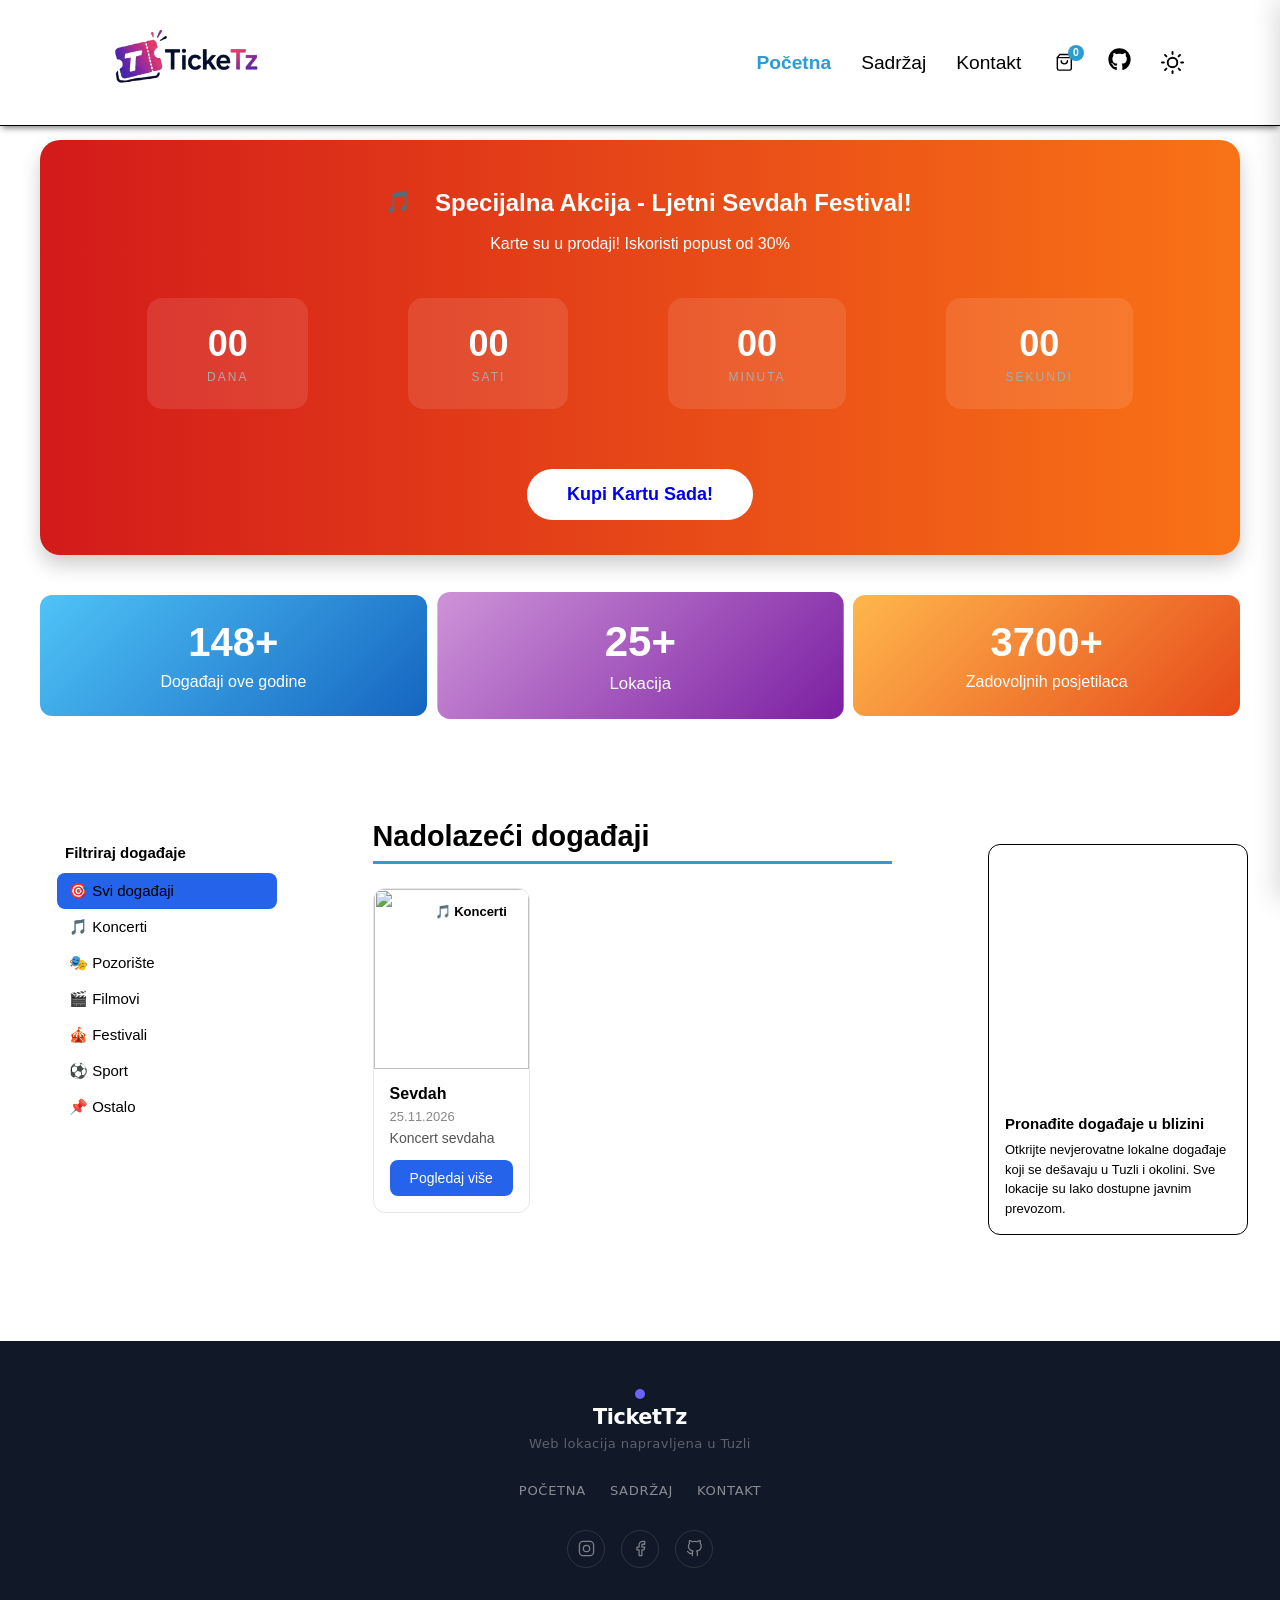
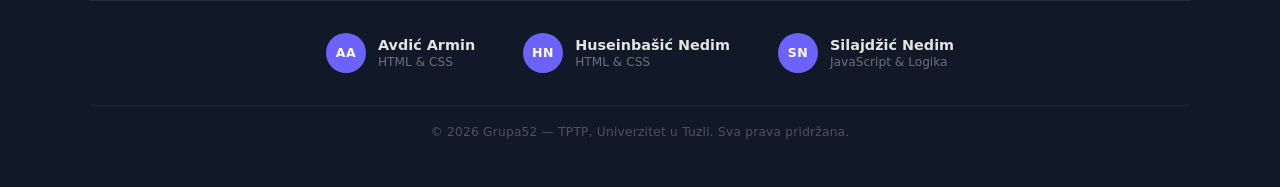
==== index.html @ 6bebeadd "dodani komentari na index html stranicu" ====
<!DOCTYPE html>
<html lang="bs">
<head>
    <meta charset="UTF-8">
    <meta name="viewport" content="width=device-width, initial-scale=1.0">
    <title>TickeTz</title>
   <link rel="stylesheet" href="../tptpstil/tptpstil.css">
     <link rel="icon" href="../images/logo.png">
    <script src="../tptpskripta/tptpskripte.js" defer></script>

</head>

<body>

<header><!-- Zaglavlje stranice – sadrži navigaciju -->
    
    <nav class="nav"><!-- Glavna navigacijska traka -->

   <div class="logo"><!-- Logo sa lijeve stran navbara -->
        <a href="index.html">
          <img src="../images/svjetli-logo.png" alt="Logo" id="logo">
        </a>
      </div>

     <!-- Mobilni desni dio korpa+hamburger   -->
      <div class="mob-desno">
        <button class="korpa-dugme" id="korpa-toggle">
          <svg xmlns="http://www.w3.org/2000/svg" viewBox="0 0 24 24" fill="none" 
               stroke="currentColor" stroke-width="1.8" stroke-linecap="round" stroke-linejoin="round">
            <path d="M6 2 3 6v14a2 2 0 0 0 2 2h14a2 2 0 0 0 2-2V6l-3-4z"/>
            <line x1="3" y1="6" x2="21" y2="6"/>
            <path d="M16 10a4 4 0 0 1-8 0"/>
          </svg>
          <span class="korpa-broj" id="korpa-broj">0</span>
        </button>

        <button class="hamburger" id="hamburger">
          <span></span>
          <span></span>
          <span></span>
        </button>
      </div>

      <!--  Deskrop nav linkovi -->
      <ul class="nav2" id="nav2">
        <li><a href="index.html" class="aktivna">Početna</a></li>
        <li><a href="sadrzaj.html">Sadržaj</a></li>
        <li><a href="kontakt.html">Kontakt</a></li>
         
     <!-- Desktop korpa -->
        <li class="korpa">
          <button class="korpa-dugme" id="korpa-toggle-desktop">
            <svg xmlns="http://www.w3.org/2000/svg" viewBox="0 0 24 24" fill="none" 
                 stroke="currentColor" stroke-width="1.8" stroke-linecap="round" stroke-linejoin="round">
              <path d="M6 2 3 6v14a2 2 0 0 0 2 2h14a2 2 0 0 0 2-2V6l-3-4z"/>
              <line x1="3" y1="6" x2="21" y2="6"/>
              <path d="M16 10a4 4 0 0 1-8 0"/>
            </svg>
            <span class="korpa-broj" id="korpa-broj-desktop">0</span>
          </button>
        </li>

<!-- GitHub ikona -->
        <li class="github-icon">
          <a href="https://github.com/arminavdic1-ctrl/Grupa52-TPTP-2026" target="_blank">
            <svg xmlns="http://www.w3.org/2000/svg" viewBox="0 0 512 512">
              <path d="M173.9 397.4c0 2-2.3 3.6-5.2 3.6-3.3 .3-5.6-1.3-5.6-3.6 0-2 2.3-3.6 5.2-3.6 3-.3 5.6 1.3 5.6 3.6zm-31.1-4.5c-.7 2 1.3 4.3 4.3 4.9 2.6 1 5.6 0 6.2-2s-1.3-4.3-4.3-5.2c-2.6-.7-5.5 .3-6.2 2.3zm44.2-1.7c-2.9 .7-4.9 2.6-4.6 4.9 .3 2 2.9 3.3 5.9 2.6 2.9-.7 4.9-2.6 4.6-4.6-.3-1.9-3-3.2-5.9-2.9zM252.8 8c-138.7 0-244.8 105.3-244.8 244 0 110.9 69.8 205.8 169.5 239.2 12.8 2.3 17.3-5.6 17.3-12.1 0-6.2-.3-40.4-.3-61.4 0 0-70 15-84.7-29.8 0 0-11.4-29.1-27.8-36.6 0 0-22.9-15.7 1.6-15.4 0 0 24.9 2 38.6 25.8 21.9 38.6 58.6 27.5 72.9 20.9 2.3-16 8.8-27.1 16-33.7-55.9-6.2-112.3-14.3-112.3-110.5 0-27.5 7.6-41.3 23.6-58.9-2.6-6.5-11.1-33.3 2.6-67.9 20.9-6.5 69 27 69 27 20-5.6 41.5-8.5 62.8-8.5s42.8 2.9 62.8 8.5c0 0 48.1-33.6 69-27 13.7 34.7 5.2 61.4 2.6 67.9 16 17.7 25.8 31.5 25.8 58.9 0 96.5-58.9 104.2-114.8 110.5 9.2 7.9 17 22.9 17 46.4 0 33.7-.3 75.4-.3 83.6 0 6.5 4.6 14.4 17.3 12.1 100-33.2 167.8-128.1 167.8-239 0-138.7-112.5-244-251.2-244zM105.2 352.9c-1.3 1-1 3.3 .7 5.2 1.6 1.6 3.9 2.3 5.2 1 1.3-1 1-3.3-.7-5.2-1.6-1.6-3.9-2.3-5.2-1zm-10.8-8.1c-.7 1.3 .3 2.9 2.3 3.9 1.6 1 3.6 .7 4.3-.7 .7-1.3-.3-2.9-2.3-3.9-2-.6-3.6-.3-4.3 .7zm32.4 35.6c-1.6 1.3-1 4.3 1.3 6.2 2.3 2.3 5.2 2.6 6.5 1 1.3-1.3 .7-4.3-1.3-6.2-2.2-2.3-5.2-2.6-6.5-1zm-11.4-14.7c-1.6 1-1.6 3.6 0 5.9s4.3 3.3 5.6 2.3c1.6-1.3 1.6-3.9 0-6.2-1.4-2.3-4-3.3-5.6-2z"/>
            </svg>
          </a>
        </li>

        <!-- Dark mode toggle-->
        <li>
          <label class="dark-mode-label" for="dark-mode-toggle">
            <input type="checkbox" id="dark-mode-toggle">
            <svg viewBox="0 0 24 24" xmlns="http://www.w3.org/2000/svg">
              <path class="moon-path" d="M21 12.79A9 9 0 1 1 11.21 3 7 7 0 0 0 21 12.79z"/>
              <circle class="sun-circle" cx="12" cy="12" r="5"/>
              <g class="sun-rays">
                <line x1="12" y1="1" x2="12" y2="3"/>
                <line x1="12" y1="21" x2="12" y2="23"/>
                <line x1="4.22" y1="4.22" x2="5.64" y2="5.64"/>
                <line x1="18.36" y1="18.36" x2="19.78" y2="19.78"/>
                <line x1="1" y1="12" x2="3" y2="12"/>
                <line x1="21" y1="12" x2="23" y2="12"/>
                <line x1="4.22" y1="19.78" x2="5.64" y2="18.36"/>
                <line x1="18.36" y1="5.64" x2="19.78" y2="4.22"/>
              </g>
            </svg>
          </label>
        </li>
      </ul>

      <div class="mob-overlay" id="mob-overlay"></div>

     <!-- Mobilni meni (otvara se klikom na hamburger)-->
      <div class="mob-meni" id="mob-meni">
        <a href="index.html">Početna</a>
        <a href="sadrzaj.html">Sadržaj</a>
        <a href="kontakt.html">Kontakt</a>
         <a href="https://github.com/arminavdic1-ctrl/Grupa52-TPTP-2026" target="_blank" class="mob-github">
    <svg xmlns="http://www.w3.org/2000/svg" viewBox="0 0 512 512" width="18" height="18" style="fill:currentColor; vertical-align:middle; margin-right:8px;">
      <path d="M173.9 397.4c0 2-2.3 3.6-5.2 3.6-3.3 .3-5.6-1.3-5.6-3.6 0-2 2.3-3.6 5.2-3.6 3-.3 5.6 1.3 5.6 3.6zm-31.1-4.5c-.7 2 1.3 4.3 4.3 4.9 2.6 1 5.6 0 6.2-2s-1.3-4.3-4.3-5.2c-2.6-.7-5.5 .3-6.2 2.3zm44.2-1.7c-2.9 .7-4.9 2.6-4.6 4.9 .3 2 2.9 3.3 5.9 2.6 2.9-.7 4.9-2.6 4.6-4.6-.3-1.9-3-3.2-5.9-2.9zM252.8 8c-138.7 0-244.8 105.3-244.8 244 0 110.9 69.8 205.8 169.5 239.2 12.8 2.3 17.3-5.6 17.3-12.1 0-6.2-.3-40.4-.3-61.4 0 0-70 15-84.7-29.8 0 0-11.4-29.1-27.8-36.6 0 0-22.9-15.7 1.6-15.4 0 0 24.9 2 38.6 25.8 21.9 38.6 58.6 27.5 72.9 20.9 2.3-16 8.8-27.1 16-33.7-55.9-6.2-112.3-14.3-112.3-110.5 0-27.5 7.6-41.3 23.6-58.9-2.6-6.5-11.1-33.3 2.6-67.9 20.9-6.5 69 27 69 27 20-5.6 41.5-8.5 62.8-8.5s42.8 2.9 62.8 8.5c0 0 48.1-33.6 69-27 13.7 34.7 5.2 61.4 2.6 67.9 16 17.7 25.8 31.5 25.8 58.9 0 96.5-58.9 104.2-114.8 110.5 9.2 7.9 17 22.9 17 46.4 0 33.7-.3 75.4-.3 83.6 0 6.5 4.6 14.4 17.3 12.1 100-33.2 167.8-128.1 167.8-239 0-138.7-112.5-244-251.2-244zM105.2 352.9c-1.3 1-1 3.3 .7 5.2 1.6 1.6 3.9 2.3 5.2 1 1.3-1 1-3.3-.7-5.2-1.6-1.6-3.9-2.3-5.2-1zm-10.8-8.1c-.7 1.3 .3 2.9 2.3 3.9 1.6 1 3.6 .7 4.3-.7 .7-1.3-.3-2.9-2.3-3.9-2-.6-3.6-.3-4.3 .7zm32.4 35.6c-1.6 1.3-1 4.3 1.3 6.2 2.3 2.3 5.2 2.6 6.5 1 1.3-1.3 .7-4.3-1.3-6.2-2.2-2.3-5.2-2.6-6.5-1zm-11.4-14.7c-1.6 1-1.6 3.6 0 5.9s4.3 3.3 5.6 2.3c1.6-1.3 1.6-3.9 0-6.2-1.4-2.3-4-3.3-5.6-2z"/>
    </svg>
  </a>
        <div class="mob-meni-dark">
          <label class="dark-mode-label" for="dark-mode-toggle-mob">
            <input type="checkbox" id="dark-mode-toggle-mob">
            <svg viewBox="0 0 24 24" xmlns="http://www.w3.org/2000/svg">
              <path class="moon-path" d="M21 12.79A9 9 0 1 1 11.21 3 7 7 0 0 0 21 12.79z"/>
              <circle class="sun-circle" cx="12" cy="12" r="5"/>
              <g class="sun-rays">
                <line x1="12" y1="1" x2="12" y2="3"/>
                <line x1="12" y1="21" x2="12" y2="23"/>
                <line x1="4.22" y1="4.22" x2="5.64" y2="5.64"/>
                <line x1="18.36" y1="18.36" x2="19.78" y2="19.78"/>
                <line x1="1" y1="12" x2="3" y2="12"/>
                <line x1="21" y1="12" x2="23" y2="12"/>
                <line x1="4.22" y1="19.78" x2="5.64" y2="18.36"/>
                <line x1="18.36" y1="5.64" x2="19.78" y2="4.22"/>
              </g>
            </svg>
          </label>
        </div>
      </div>
  </nav>
</header>

<!-- Promo baner interkativna sekcija brojac-->
  <section class="interaktivno">
        <h2><svg class="animirani-svg" viewBox="0 0 100 100" xmlns="http://www.w3.org/2000/svg">
    <text x="50" y="57" text-anchor="middle" font-size="35">🎵</text>
  </svg> 
         Specijalna Akcija - Ljetni Sevdah Festival!</h2>

        <p>Karte su u prodaji! Iskoristi popust od 30%</p>

        <!-- Odobrojavanje (JS osvježava ove vrijednosti svakih 1 sekundu) -->
        <div class="countdown">
            <div class="vrijeme">
                <span id="dani">69</span>
                <p>DANA</p>
            </div>
            <div class="vrijeme">
                <span id="sati">33</span>
                <p>SATI</p>
            </div>
            <div class="vrijeme">
                <span id="minute">52</span>
                <p>MINUTA</p>
            </div>
            <div class="vrijeme">
                <span id="sekunde">43</span>
                <p>SEKUNDI</p>
            </div>
        </div>

        <button class="kupi-kartu"><a href="#">  Kupi Kartu Sada!</a></button>
        </section>
 
        <!-- Statistika (3 kartice s brojevima)-->
        <section class="statistika">
<div class="stat-kartica" id="događaja">
  <span class="stat-broj" data-target="150">0+</span>
  <span class="stat-tekst">Događaji ove godine</span>
</div>

 <div class="stat-kartica" id="lokacija">
     <span class="stat-broj" data-target="25">0+</span>
    <span class="stat-tekst">Lokacija</span>
  </div>

  <div class="stat-kartica" id="posjetilaca">
    <span class="stat-broj" data-target="5000">0+</span>
    <span class="stat-tekst">Zadovoljnih posjetilaca</span>
  </div>

        </section>
<!-- Glavni sadrzaj stranice (sidebar + kartice + mapa)  -->
<div class="page-wrapper">
<nav class="side-nav"> <!-- Lijevi NAVBAR – Filter navigacija po kategorijama -->
  <h2 class="side-nav-naslov">Filtriraj događaje</h2>
  <ul>
    <li><a href="#" class="filter-linkova sve" data-filter="sve">🎯 Svi događaji</a></li>
    <li><a href="#" class="filter-linkova" data-filter="koncerti">🎵 Koncerti</a></li>
    <li><a href="#" class="filter-linkova" data-filter="pozoriste">🎭 Pozorište</a></li>
    <li><a href="#" class="filter-linkova" data-filter="filmovi">🎬 Filmovi</a></li>
    <li><a href="#" class="filter-linkova" data-filter="festivali">🎪 Festivali</a></li>
    <li><a href="#" class="filter-linkova" data-filter="sport">⚽ Sport</a></li>
    <li><a href="#" class="filter-linkova" data-filter="ostalo">📌 Ostalo</a></li>
  </ul>
</nav>

<main>
  <h2 class="naslov-maina">Nadolazeći događaji</h2>
   <section class="kartice-grid" id="kartice-kontejner">
    <template class="template-kartice"><!-- Grid kontejner u koji JS dinamički ubacuje kartice -->
  <article class="kartica">
    <img src="../images/sevdah.png" alt="">
    <span class="kategorija-badge">🎵 Koncerti</span> 
    <div class="kartica-info">
      <h3 class="kartica-naslov">Sevdah</h3>
      <p class="kartica-datum">25.11.2026</p>
      <p class="kartica-opis">koncert sevdaha</p>
      <a href="#"><button class="dugme-kartice">Pogledaj više</button></a>
    </div>
  </article>
  </template>
  </article>
  </section>

  

</main>
<aside class="mapa"><!-- Desni aside – Google mapa i tekst -->
      <iframe 
        src="https://www.google.com/maps/embed?pb=!1m18!1m12!1m3!1d45283.87!2d18.6786!3d44.5342!2m3!1f0!2f0!3f0!3m2!1i1024!2i768!4f13.1!3m3!1m2!1s0x475e839c0c2f5555%3A0x400ad50861e0ab0!2sTuzla!5e0!3m2!1sbs!2sba!4v1234567890"
        width="100%" 
        height="250" 
        style="border:0;" 
        allowfullscreen="" 
        loading="lazy" 
        title="Mapa Tuzle">
      </iframe>
      <div class="aside-tekst">
        <h3>Pronađite događaje u blizini</h3>
        <p>Otkrijte nevjerovatne lokalne događaje koji se dešavaju u Tuzli i okolini. Sve lokacije su lako dostupne javnim prevozom.</p>
      </div>
    </aside>
</div><!-- Kraj page-wrapper -->

<!-- Footer sekcija-->
<footer class="sajt-footer">
  <div class="footer-inner">
 
    <div class="footer-brand">
      <span class="footer-logo-dot"></span>
      <span class="footer-logo-name">TicketTz</span>
      <p class="footer-tagline">Web lokacija napravljena u Tuzli</p>
    </div>
 
    <nav class="footer-links">
      <a href="index.html">Početna</a>
      <a href="sadrzaj.html">Sadržaj</a>
      <a href="kontakt.html">Kontakt</a>
    </nav>
 
    <div class="footer-social">
      <a href="https://instagram.com" target="_blank" rel="noopener">
        <svg xmlns="http://www.w3.org/2000/svg" viewBox="0 0 24 24" fill="none" stroke="currentColor" stroke-width="1.8" stroke-linecap="round" stroke-linejoin="round"><rect x="2" y="2" width="20" height="20" rx="5"/><circle cx="12" cy="12" r="4.5"/><circle cx="17.5" cy="6.5" r="0.5" fill="currentColor" stroke="none"/></svg>
      </a>
      <a href="https://facebook.com" target="_blank" rel="noopener" >
        <svg xmlns="http://www.w3.org/2000/svg" viewBox="0 0 24 24" fill="none" stroke="currentColor" stroke-width="1.8" stroke-linecap="round" stroke-linejoin="round"><path d="M18 2h-3a5 5 0 0 0-5 5v3H7v4h3v8h4v-8h3l1-4h-4V7a1 1 0 0 1 1-1h3z"/></svg>
      </a>
      <a href="https://github.com/arminavdic1-ctrl/Grupa52-TPTP-2026" target="_blank" rel="noopener">
        <svg xmlns="http://www.w3.org/2000/svg" viewBox="0 0 24 24" fill="none" stroke="currentColor" stroke-width="1.8" stroke-linecap="round" stroke-linejoin="round"><path d="M9 19c-5 1.5-5-2.5-7-3m14 6v-3.87a3.37 3.37 0 0 0-.94-2.61c3.14-.35 6.44-1.54 6.44-7A5.44 5.44 0 0 0 20 4.77 5.07 5.07 0 0 0 19.91 1S18.73.65 16 2.48a13.38 13.38 0 0 0-7 0C6.27.65 5.09 1 5.09 1A5.07 5.07 0 0 0 5 4.77a5.44 5.44 0 0 0-1.5 3.78c0 5.42 3.3 6.61 6.44 7A3.37 3.37 0 0 0 9 18.13V22"/></svg>
      </a>
    </div>
 
    <div class="footer-divider"></div>
 
    <div class="footer-authors">
      <div class="footer-author">
        <span class="author-initials">AA</span>
        <div>
          <p class="author-name">Avdić Armin</p>
          <p class="author-role">HTML &amp; CSS</p>
        </div>
      </div>
      <div class="footer-author">
        <span class="author-initials">HN</span>
        <div>
          <p class="author-name">Huseinbašić Nedim</p>
          <p class="author-role">HTML &amp; CSS</p>
        </div>
      </div>
      <div class="footer-author">
        <span class="author-initials">SN</span>
        <div>
          <p class="author-name">Silajdžić Nedim</p>
          <p class="author-role">JavaScript &amp; Logika</p>
        </div>
      </div>
    </div>
 
    <p class="footer-copy">&copy; 2026 Grupa52 &mdash; TPTP, Univerzitet u Tuzli. Sva prava pridržana.</p>
 
  </div>
</footer>

<!-- Korpa panel (slideout sa desne strane)-->
<div class="korpa-overlay" id="korpa-overlay"></div>

<aside class="korpa-panel" id="korpa-panel">
  <div class="korpa-header">
    <h2>Vaša korpa</h2>
    <button class="korpa-zatvori" id="korpa-zatvori">
      <svg xmlns="http://www.w3.org/2000/svg" viewBox="0 0 24 24" fill="none"
           stroke="currentColor" stroke-width="2" stroke-linecap="round">
        <line x1="18" y1="6" x2="6" y2="18"/>
        <line x1="6" y1="6" x2="18" y2="18"/>
      </svg>
    </button>
  </div>

  <ul class="korpa-lista" id="korpa-lista">
    <li class="korpa-prazna">Korpa je prazna.</li>
  </ul>

  <div class="korpa-footer">
    <div class="korpa-ukupno">
      Ukupno: <strong id="korpa-ukupno">0,00 KM</strong>
    </div>
    <a href="kontakt.html" class="korpa-kupi">Naruči</a>
  </div>
</aside>
</body>
</html>
---- tptpstil/tptpstil.css ----
:root{
  --aktivno-boja: #2b9dd2;
  --main-font: Helvetica, sans-serif;
   --boja-tamna:  #111827;   
  --boja-akcent: #6C63FF;   
  --font-glavni: 'Segoe UI', system-ui, sans-serif;
  --bg: white;
  --text: black;
  --nav-bg: white;
  --border: black;
}
*{
  box-sizing: border-box;
  margin: 0;
  padding: 0;
  transition: background-color 0.4s ease, 
              color 0.4s ease, 
              border-color 0.4s ease;
}
body{
  font-family: var(--main-font);
  background: var(--bg);
  color: var(--text);
}
.nav{
  font-family: var(--main-font);
  font-size: 1.2rem;
  font: bold;
display: flex;
position: fixed;
top: 0;
width: 100%;
justify-content: space-between;
padding: 0em 5em;
box-sizing: border-box;
  background: var(--nav-bg);
  border-bottom: 1px solid var(--border);
  z-index: 1000;
box-shadow: 0 4px 6px -2px rgba(0, 0, 0, 0.5);
}

.logo img {
  height: 120px;
}


.nav2{
  list-style: none;
  display: flex;
   align-items: center;
  gap: 30px;
  margin: 0;
   
}
.nav2 li {
  display: flex;
  align-items: center;
}

.nav2 a {
  text-decoration: none;
  color:  var(--text);
 display: inline-block; 
    transition: transform 0.3s ease, color 0.3s ease;
}

.nav2 a:hover {
    color: var(--aktivno-boja); 
    transform: translateY(-4px);  
}
.nav2 a.aktivna{
  color: var(--aktivno-boja);
  font-weight: bolder;
}

.github-icon svg {
  display: inline-block;
  width: 1.2em;
  height: 1.2em;
  fill: currentColor;
  transition: transform 0.3s ease, fill 0.3s ease;
  cursor: pointer;
}

.github-icon:hover svg {
  transform: scale(1.3);
  fill: var(--aktivno-boja);
}

.dark {
  --bg: var(--boja-tamna);
  --text: white;
  --nav-bg:var(--boja-tamna);
  --border: #646e64;
}

#dark-mode-toggle {
  position: absolute;
  opacity: 0;
  width: 0;
  height: 0;
}

.dark-mode-label {
  display: inline-block;
  cursor: pointer;
}

.dark-mode-label svg {
  display: block;
  width: 1.2em;
  height: 1.2em;
  fill: none;
  stroke: currentColor;
  stroke-width: 2;
  stroke-linecap: round;
  transition: transform 0.5s ease-out, stroke 0.1s ease-out;
}

.moon-path {
  opacity: 0;
  transition: opacity 0.2s ease-out;
}

.sun-circle,
.sun-rays line {
  transition: opacity 0.2s ease-out;
}


#dark-mode-toggle:checked + svg,
#dark-mode-toggle-mob:checked + svg {
  transform: rotate(-360deg);
}

#dark-mode-toggle:checked + svg .moon-path,
#dark-mode-toggle-mob:checked + svg .moon-path {
  opacity: 1;
}

#dark-mode-toggle:checked + svg .sun-circle,
#dark-mode-toggle-mob:checked + svg .sun-circle {
  opacity: 0;
}

#dark-mode-toggle:checked + svg .sun-rays,
#dark-mode-toggle-mob:checked + svg .sun-rays {
  opacity: 0;
}

.interaktivno{
  text-align: center;
  background:linear-gradient( to left, #F97316, rgb(211, 26, 26));
  max-width: auto;
 margin:  40px auto;
 margin-top: 140px;
 padding-top: 35px;
 padding-bottom: 35px;
 color: white;
 border-radius: 20px ;
 box-shadow: 0 10px 20px rgba(0, 0, 0, 0.2);
 font-family:var(--main-font) ;
 margin-left: 40px;
 margin-right: 40px;
}
.promo-banner h2 {
    font-size: 28px;
}

@keyframes leti {
  0%   { transform: translateY(0); }
  50%  { transform: translateY(-10px); }
  100% { transform: translateY(0); }
}

.animirani-svg {
  width: 60px;
  vertical-align: middle;
  animation: leti 2s ease-in-out infinite;
}

.countdown{
  display: flex;
  justify-content: center;
  gap: 100px;
  margin-bottom: 60px;
}

.vrijeme{
  background-color: rgba(255, 255, 255, 0.1);
    padding: 25px 60px;
    border-radius: 15px; 
    min-width: 80px;
    margin-top: 45px;
}

.vrijeme span {
    display: block;
    font-size: 36px;
    font-weight: bold;
    color: white;
}

.vrijeme p {
    margin: 5px 0 0;
    font-size: 12px;
    color: #aaaaaa;
    letter-spacing: 2px;
}

@keyframes pulsiraj {
  0%   { transform: scale(1); }
  50%  { transform: scale(1.05); }
  100% { transform: scale(1); }
}

.kupi-kartu{
  background-color: white;
  color:red;
    padding: 15px 40px;
    border: none;
    border-radius: 30px;
    font-size: 18px;
    text-decoration: none;
    font-weight: bold;
    cursor: pointer;
    transition: transform 0.3s ease, background-color 0.3s ease;
    animation: pulsiraj 2s ease-in-out infinite;
}
.kupi-kartu:hover{
  transform: translateY(-5px);
  background:linear-gradient(to bottom right,rgb(224, 83, 205),rgb(210, 44, 160));
}
.kupi-kartu:hover a {
  color: white;
}

.kupi-kartu a{
  text-decoration: none;
}

.statistika {
  display: flex;
  gap: 20px;
  max-width: auto;   
  margin: 0 40px 40px 40px; 
}

.stat-kartica {
  flex: 1;
  display: flex;
  flex-direction: column;
  align-items: center;
  justify-content: center;
 padding: 25px 40px;
  border-radius: 12px;
  color: white;
  text-align: center;
}

.stat-kartica:nth-child(2) {
  transform: scale(1.05);
}

.stat-broj {
  font-size: 2.5rem;
  font-weight: bold;
  margin-bottom: 8px;
}

.stat-tekst {
  font-size: 1rem;
}

#lokacija{
  background: linear-gradient(135deg, #ce93d8, #7b1fa2);
}

#posjetilaca{
  background: linear-gradient(135deg, #ffb74d, #e64a19);
}
 #događaja{
  background: linear-gradient(135deg, #4fc3f7, #1565c0);
 }

 

 
.side-nav {
  width: 220px;
  flex-shrink: 0;
  margin-left: 25px;
   margin-top: 3.5rem;
}

.side-nav-naslov {
  font-size: 15px;
  font-weight: 600;
   color: var(--text);
  margin: 0 0 12px 0;
  padding: 0 8px;
}

.side-nav ul {
  list-style: none;
  margin: 0;
  padding: 0;
}

.side-nav li a {
  display: flex;
  align-items: center;
  gap: 10px;
  padding: 9px 12px;
  border-radius: 8px;
  font-size: 15px;
  color: var(--text);
  text-decoration: none;
  transition: background 0.2s;
}

.side-nav li a:hover {
  background: #95a4c2;
}

.side-nav li a.sve {
  background: #2563EB;
  
}

body.dark .side-nav a{
  color: var(--text);
}

.page-wrapper {
  display: flex;
  justify-content: space-between;
  gap: 2rem;
  padding: 2rem;
  align-items: flex-start;
}
main {
  padding: 2rem;
  min-width: 0;
}

main h2.naslov-maina{
  margin-top: 0;
  margin-bottom: 1.5rem;
  font-size: 1.8rem;
}
.naslov-maina::after {
  content: "";
  display: block;
  width: 100%;
  height: 3px;
  background: var(--aktivno-boja);
  margin-top: 8px;
}

.kartica img {
  width: 100%;
  height: 180px;       
  object-fit: cover;    
  display: block;
  flex-shrink: 0;
}

.kartice-grid {
  flex: 1;
  display: grid;
  grid-template-columns: repeat(3, 1fr);
  gap: 1.5rem;
  min-width: 0; 
}


.kartica {
  background: #fff;
  border-radius: 12px;
  overflow: hidden;
  border: 1px solid #e5e7eb;
  transition: transform 0.2s, box-shadow 0.2s;
  position: relative;
}

.kartica:hover {
  transform: translateY(-4px);
  box-shadow: 0 8px 24px rgba(0, 0, 0, 0.45);
}

.kartica img {
  width: 100%;
  height: 180px;
  object-fit: cover;
  display: block;
}


.kategorija-badge {
  position: absolute;
  top: 10px;
  right: 10px;
  z-index: 1;
  display: inline-flex;
  align-items: center;
  gap: 5px;
  font-size: 13px;
  font-weight: 600;
  padding: 5px 12px;
  border-radius: 20px;
  width: fit-content;
}

.kategorija-badge.koncerti  { background: #dbeafe; color: #1d4ed8; }
.kategorija-badge.pozoriste { background: #ede9fe; color: #6d28d9; }
.kategorija-badge.filmovi   { background: #fce7f3; color: #be185d; }
.kategorija-badge.festivali { background: #fef3c7; color: #b45309; }
.kategorija-badge.sport     { background: #dcfce7; color: #15803d; }
.kategorija-badge.ostalo    { background: #f3f4f6; color: #374151; }

.kartica-info {
  padding: 1rem;
  display: flex;
  flex-direction: column;
  gap: 6px;
}

.kartica-naslov {
  font-size: 16px;
  font-weight: 600;
  margin: 0;
}

.kartica-datum {
  font-size: 13px;
  color: #888;
  margin: 0;
}

.kartica-opis {
  font-size: 14px;
  color: #555;
  margin: 0;
}


.dugme-kartice {
  display: inline-block;
  margin-top: 8px;
  padding: 10px 20px;
  background: #2563eb;
  color: #fff;
  border: none;
  border-radius: 8px;
  font-size: 14px;
  font-weight: 500;
  cursor: pointer;
  text-decoration: none;
  transition: background 0.2s, transform 0.2s;
  width: fit-content;
}

.dugme-kartice:hover {
  background: #1d4ed8;
  transform: translateY(-2px);
}

.dugme-kartice:focus {
  outline: 2px solid var(--aktivno-boja);
}

.mapa {
  width: 260px;
  flex-shrink: 0;
 background: var(--bg);
  border: 1px solid var(--border);
  border-radius: 12px;
   color: var(--text);
  overflow: hidden;
  margin-top: 3.5rem;
}

.aside-tekst {
  padding: 1rem;
}

.aside-tekst h3 {
  font-size: 15px;
  font-weight: 600;
  margin: 0 0 8px 0;
}

.aside-tekst p {
  font-size: 13px;
  color: var(--text);
  margin: 0;
  line-height: 1.5;
}


.sajt-footer {
  background-color: var(--boja-tamna);
  color: rgba(255, 255, 255, 0.7);
  padding: 3rem 1.5rem;
  margin-top: 4rem;
  font-family: var(--font-glavni);
}

.footer-inner {
  max-width: 1100px;
  margin: 0 auto;
  display: flex;
  flex-direction: column;
  gap: 2rem;
}

.footer-brand {
  display: flex;
  flex-direction: column;
  align-items: center;
  text-align: center;
  gap: 0.4rem;
}

.footer-logo-wrap {
  display: flex;
  align-items: center;
  gap: 8px;
}

.footer-logo-dot {
  width: 10px;
  height: 10px;
  border-radius: 50%;
  background-color: var(--boja-akcent);
  animation: pulsiranje 2.5s ease-in-out infinite;
}

@keyframes pulsiranje {
  0%, 100% { opacity: 1; transform: scale(1); }
  50%       { opacity: 0.6; transform: scale(1.35); }
}

.footer-logo-name {
  font-size: 1.3rem;
  font-weight: 700;
  letter-spacing: -0.02em;
  color: #fff;
}

.footer-tagline {
  font-size: 0.82rem;
  opacity: 0.45;
  margin: 0;
  letter-spacing: 0.03em;
}


.footer-links {
  display: flex;
  justify-content: center;
  flex-wrap: wrap;
  gap: 1.5rem;
}

.footer-links a {
  color: rgba(255, 255, 255, 0.5);
  text-decoration: none;
  font-size: 0.82rem;
  letter-spacing: 0.05em;
  text-transform: uppercase;
  transition: color 0.2s ease;
}

.footer-links a:hover,
.footer-links a:focus {
  color: var(--boja-akcent);
}


.footer-social {
  display: flex;
  justify-content: center;
  gap: 1rem;
}

.footer-social a {
  color: rgba(255, 255, 255, 0.45);
  display: flex;
  align-items: center;
  justify-content: center;
  width: 38px;
  height: 38px;
  border-radius: 50%;
  border: 1px solid rgba(255, 255, 255, 0.12);
  transition: color 0.2s ease, border-color 0.2s ease, transform 0.2s ease;
}

.footer-social a:hover,
.footer-social a:focus {
  color: var(--boja-akcent);
  border-color: var(--boja-akcent);
  transform: translateY(-3px);
}

.footer-social svg {
  width: 17px;
  height: 17px;
}

.footer-divider {
  width: 100%;
  height: 1px;
  background: rgba(255, 255, 255, 0.08);
}


.footer-authors {
  display: flex;
  justify-content: center;
  flex-wrap: wrap;
  gap: 1.5rem 3rem;
}

.footer-author {
  display: flex;
  align-items: center;
  gap: 0.75rem;
}

.author-initials {
  width: 40px;
  height: 40px;
  border-radius: 50%;
  background-color: var(--boja-akcent);
  color: #fff;
  display: flex;
  align-items: center;
  justify-content: center;
  font-size: 0.78rem;
  font-weight: 700;
  letter-spacing: 0.05em;
  flex-shrink: 0;
}

.author-name {
  font-size: 0.9rem;
  color: rgba(255, 255, 255, 0.88);
  margin: 0 0 2px;
  font-weight: 600;
}

.author-role {
  font-size: 0.76rem;
  color: rgba(255, 255, 255, 0.38);
  margin: 0;
}


.footer-copy {
  text-align: center;
  font-size: 0.76rem;
  color: rgba(255, 255, 255, 0.25);
  margin: 0;
  letter-spacing: 0.02em;
  border-top: 1px solid rgba(255, 255, 255, 0.06);
  padding-top: 1.2rem;
}

body.dark .sajt-footer  { background-color: white; }
body.light .sajt-footer { background-color: var(--boja-tamna); }

body.dark .sajt-footer,
body.dark .sajt-footer a,
body.dark .sajt-footer p,
body.dark .sajt-footer span {
  color: #111827 !important;
}

body.dark .footer-links a:hover,
body.dark .footer-social a:hover {
  color: var(--boja-akcent) !important;
}

.korpa-dugme {
  position: relative;
  background: none;
  border: none;
  cursor: pointer;
  color: var(--text);
  display: flex;
  align-items: center;
  text-align: center;
  padding: 4px;
  transition: color 0.2s;
}

.korpa-dugme svg {
  width: 1.4em;
  height: 1.4em;
}

.korpa-dugme:hover {
  color: var(--aktivno-boja);
}

.korpa-broj {
  position: absolute;
  top: -4px;
  right: -6px;
  background: var(--aktivno-boja);
  color: #fff;
  font-size: 0.65rem;
  font-weight: 700;
  width: 16px;
  height: 16px;
  border-radius: 50%;
  display: flex;
  align-items: center;
  justify-content: center;
  line-height: 1;
}


.korpa-overlay {
  position: fixed;
  inset: 0;
  background: rgba(0, 0, 0, 0.4);
  z-index: 1998;
  opacity: 0;
  pointer-events: none;
  transition: opacity 0.3s ease;
}

.korpa-overlay.aktivna {
  opacity: 1;
  pointer-events: all;
}

.korpa-panel {
  position: fixed;
  top: 0;
  right: 0;
  width: 360px;
  max-width: 100vw;
  height: 100vh;
  background: var(--bg);
  border-left: 1px solid var(--border);
  z-index: 1999;
  display: flex;
  flex-direction: column;
  transform: translateX(100%);
  transition: transform 0.35s cubic-bezier(0.4, 0, 0.2, 1);
  box-shadow: -4px 0 24px rgba(0, 0, 0, 0.15);
}

.korpa-panel.otvorena {
  transform: translateX(0);
}


.korpa-header {
  display: flex;
  align-items: center;
  justify-content: space-between;
  padding: 1.2rem 1.5rem;
  border-bottom: 1px solid var(--border);
}

.korpa-header h2 {
  font-size: 1.1rem;
  font-weight: 600;
  color: var(--text);
  margin: 0;
}

.korpa-zatvori {
  background: none;
  border: none;
  cursor: pointer;
  color: var(--text);
  display: flex;
  align-items: center;
  padding: 4px;
  border-radius: 6px;
  transition: background 0.2s;
}

.korpa-zatvori:hover {
  background: var(--border);
}

.korpa-zatvori svg {
  width: 1.2em;
  height: 1.2em;
}


.korpa-lista {
  list-style: none;
  flex: 1;
  overflow-y: auto;
  padding: 1rem 1.5rem;
  display: flex;
  flex-direction: column;
  gap: 1rem;
}

.korpa-prazna {
  color: #888;
  font-size: 0.9rem;
  text-align: center;
  margin-top: 2rem;
}

.korpa-stavka {
  display: flex;
  gap: 12px;
  align-items: center;
  padding-bottom: 1rem;
  border-bottom: 1px solid var(--border);
}

.korpa-stavka img {
  width: 60px;
  height: 60px;
  object-fit: cover;
  border-radius: 8px;
  flex-shrink: 0;
}

.korpa-stavka-info {
  flex: 1;
}

.korpa-stavka-naziv {
  font-size: 0.9rem;
  font-weight: 600;
  color: var(--text);
  margin: 0 0 4px;
}

.korpa-stavka-cijena {
  font-size: 0.85rem;
  color: var(--aktivno-boja);
  margin: 0;
}

.korpa-ukloni {
  background: none;
  border: none;
  cursor: pointer;
  color: #aaa;
  font-size: 1.1rem;
  padding: 4px;
  transition: color 0.2s;
  flex-shrink: 0;
}

.korpa-ukloni:hover {
  color: #e53e3e;
}


.korpa-footer {
  padding: 1.2rem 1.5rem;
  border-top: 1px solid var(--border);
  display: flex;
  flex-direction: column;
  gap: 1rem;
}

.korpa-ukupno {
  font-size: 1rem;
  color: var(--text);
  display: flex;
  justify-content: space-between;
}

.korpa-kupi {
  display: block;
  text-align: center;
  background: var(--aktivno-boja);
  color: #fff;
  padding: 12px;
  border-radius: 8px;
  font-weight: 600;
  text-decoration: none;
  transition: opacity 0.2s;
}

.korpa-kupi:hover {
  opacity: 0.85;
}


body.dark .korpa-panel {
  box-shadow: -4px 0 24px rgba(0, 0, 0, 0.5);
}


.mob-desno {
  display: none;
  align-items: center;
  gap: 8px;
}

.hamburger {
  background: none;
  border: none;
  cursor: pointer;
  display: flex;
  flex-direction: column;
  justify-content: center;
  gap: 5px;
  padding: 6px;
}

.hamburger span {
  display: block;
  width: 22px;
  height: 2px;
  background: var(--text);
  border-radius: 2px;
  transition: transform 0.3s ease, opacity 0.3s ease;
}

.hamburger.aktivan span:nth-child(1) {
  transform: translateY(7px) rotate(45deg);
}
.hamburger.aktivan span:nth-child(2) {
  opacity: 0;
}
.hamburger.aktivan span:nth-child(3) {
  transform: translateY(-7px) rotate(-45deg);
}

.mob-overlay {
  display: none;
  position: fixed;
  inset: 0;
  top: 70px;
  background: rgba(0, 0, 0, 0.3);
  backdrop-filter: blur(4px);
  -webkit-backdrop-filter: blur(4px);
  z-index: 998;
  opacity: 0;
  pointer-events: none;
  transition: opacity 0.3s ease;
}

.mob-overlay.aktivna {
  opacity: 1;
  pointer-events: all;
}

.mob-meni {
  display: none;
  position: absolute;
  top: 100%;
  left: 0;
  width: 100%;
  align-items: center;
  text-align: center;
  background: var(--nav-bg);
  border-top: 1px solid var(--border);
  border-bottom: 1px solid var(--border);
  z-index: 999;
  flex-direction: column;
  padding: 0.5rem 0;
  box-shadow: 0 8px 24px rgba(0, 0, 0, 0.15);
  clip-path: inset(0 0 100% 0);
  transition: clip-path 0.35s cubic-bezier(0.4, 0, 0.2, 1);
}
.mob-meni-dark #dark-mode-toggle-mob {
  position: absolute;
  opacity: 0;
  width: 0;
  height: 0;
}

.mob-meni.aktivan {
  clip-path: inset(0 0 0% 0);
}

.mob-meni a {
  display: block;
  padding: 1rem 1.5rem;
  color: var(--text);
  text-decoration: none;
  font-size: 1rem;
  font-weight: 500;
  border-bottom: 1px solid var(--border);
  transition: background 0.2s, color 0.2s;
}

.mob-meni a:hover {
  background: rgba(0, 0, 0, 0.05);
  color: var(--aktivno-boja);
}

.mob-meni-dark {
  display: flex;
  align-items: center;
  gap: 0.75rem;
  padding: 1rem 1.5rem;
  color: var(--text);
  font-size: 1rem;
}



@media (max-width: 900px) {
  
  .nav2       { display: none; }
  .mob-desno  { display: flex; }
  .mob-overlay { display: block; }
  .mob-meni   { display: flex; }
  .nav        { position: fixed; flex-wrap: wrap; }

 
  .kartice-grid {
    grid-template-columns: repeat(2, 1fr);
  }

  
  .countdown { gap: 30px; }
  .vrijeme   { padding: 25px 40px; }

 
  .page-wrapper { flex-direction: column; }
  .side-nav     { width: 100%; margin-left: 0; }
  .mapa         { 
    width: 100%; 
    margin-top: 0; 
  }

  
  .interaktivno {
    max-width: 800px;
    margin-right: 15px;
    margin-left: 15px;
  }

  
  .footer-inner {
    display: grid;
    grid-template-columns: 1fr auto 1fr;
    grid-template-rows: auto auto auto auto;
    align-items: center;
    gap: 1.5rem 2rem;
  }

  .footer-brand   { grid-column: 1; grid-row: 1; align-items: flex-start; text-align: left; }
  .footer-links   { grid-column: 2; grid-row: 1; }
  .footer-social  { grid-column: 3; grid-row: 1; justify-content: flex-end; }
  .footer-divider { grid-column: 1 / -1; grid-row: 2; }
  .footer-authors { grid-column: 1 / -1; grid-row: 3; justify-content: space-around; }
  .footer-copy    { grid-column: 1 / -1; }
}

@media (max-width: 600px) {
  
  .kartice-grid { grid-template-columns: 1fr; }

 
  .countdown { gap: 10px; flex-wrap: wrap; }
  .vrijeme   { padding: 15px 20px; }

 
  .nav      { padding: 0 1em; }
  .logo img { height: 70px; }


  .statistika { flex-direction: column; margin: 0 20px 20px 20px; }

  
  .interaktivno { margin: 90px 10px; border-radius: 12px; }

  
  .footer-authors { gap: 1.5rem 4rem; }
  

  .footer-authors{
  flex-direction: column;
  align-items: flex-start;
}

.footer-author{
  justify-content: flex-start;
  width: 100%;
}

.footer-author div{
  text-align: left;
}

.author-name,
.author-role{
  text-align: left;
}
  
}

@media (max-width: 400px) {
  .nav2 { gap: 10px; font-size: 0.9rem; }
  .nav  { padding: 0 0.5em; }
  .interaktivno { margin-top: 90px; }
  .vrijeme { padding: 10px 15px; }

  .footer-authors{
  flex-direction: column;
  align-items: flex-start;
}

.footer-author{
  justify-content: flex-start;
  width: 100%;
}

.footer-author div{
  text-align: left;
}

.author-name,
.author-role{
  text-align: left;
}
}

label[for="Kontakt"] h3 {
  text-align: center;
  margin-top: 140px;
  margin-bottom: 20px;
  font-family: var(--main-font);
  color: var(--text);
  letter-spacing: 1px;
}

.Kontakt {
  max-width: 100%;
  margin: 0 20px 40px 20px;
  padding: 25px;
  background: #ffffff;
  border: 1px solid #e5e7eb;
  box-shadow: 0 12px 30px rgba(38, 36, 75, 0.315);
  border-radius: 12px;
}

.Kontakt form {
  display: flex;
  flex-direction: column;
  gap: 20px;
}

.Kontakt .info,
.Kontakt .kreditna {
  display: flex;
  flex-direction: column;
  gap: 10px;
}

.Kontakt label {
  font-size: 0.95rem;
  font-weight: 600;
  color: var(--text);
  margin-top: 5px;
}

.Kontakt input[type="text"],
.Kontakt input[type="email"],
.Kontakt input[type="tel"],
.Kontakt input[type="month"],
.Kontakt select,
.Kontakt textarea {
  width: 100%;
  padding: 12px;
  font-size: 16px;
  background-color: var(--bg);
  color: var(--text);
  border: 1px solid var(--border);
  border-radius: 8px;
  font-family: var(--main-font);
  box-sizing: border-box;
}

.Kontakt textarea {
  resize: vertical;
  min-height: 100px;
}

.Kontakt input:focus,
.Kontakt select:focus,
.Kontakt textarea:focus {
  border-color: var(--aktivno-boja);
  box-shadow: 0 0 0 4px rgba(43, 157, 210, 0.15);
}

.Kontakt .dugmici {
  display: flex;
  flex-direction: row;
  gap: 15px;
  margin-top: 10px;
}

.Kontakt button {
  flex: 1;
  padding: 14px;
  font-size: 1rem;
  font-weight: bold;
  border: none;
  border-radius: 8px;
  cursor: pointer;
  transition: background-color 0.2s ease, transform 0.2s ease;
}

.Kontakt button[type="submit"] {
  background-color: var(--aktivno-boja);
  color: white;
}

.Kontakt button[type="reset"] {
  background-color: #b0b1b6;
  color: #2b3341;
}

.Kontakt button[type="submit"]:hover {
  background-color: #1d7fae;
  transform: translateY(-2px);
}

.Kontakt button[type="reset"]:hover {
  
  background-color: #888a8e;
  transform: translateY(-2px);
}

@media (min-width: 1025px) {
  .Kontakt {
    max-width: 1000px;
    margin: 0 auto 60px auto;
    padding: 40px;
  }

  .Kontakt form {
    display: grid;
    grid-template-columns: 1fr 1fr;
    gap: 25px;
  }

  .Kontakt .info {
    grid-column: 1;
  }

  .Kontakt .kreditna {
    grid-column: 2;
  }

  .Kontakt label[for="usluga"],
  .Kontakt select,
  .Kontakt label[for="tekstkutija"],
  .Kontakt textarea,
  .Kontakt .dugmici {
    grid-column: 1 / span 2;
    max-width: 600px;
    margin-left: auto;
    margin-right: auto;
    width: 100%;
  }

  .Kontakt label[for="usluga"] {
    text-align: center;
    margin-top: 15px;
  }

  .Kontakt label[for="tekstkutija"] {
    text-align: center;
  }

  .Kontakt textarea {
    min-height: 120px;
  }

  .Kontakt .dugmici {
    max-width: 400px;
    margin-top: 15px;
  }
}

body.dark .Kontakt{ 
 background: #1f2937;
  border: 1px solid rgba(255,255,255,0.08);
  box-shadow: 0 12px 30px rgba(0,0,0,0.5);
} 
body.dark .Kontakt input, 
body.dark .Kontakt select, 
body.dark .Kontakt textarea { 
  background: white; 
  color: #111827; 
  border: 1px solid #d1d5db; 
} 

body.dark .Kontakt input:focus,
body.dark .Kontakt select:focus,
body.dark .Kontakt textarea:focus {
  border-color: var(--aktivno-boja);
  box-shadow: 0 0 0 4px rgba(43, 157, 210, 0.2);
}
body.dark .Kontakt input::placeholder, 
body.dark .Kontakt textarea::placeholder { 
  color: #6b7280; 
}
.error{
  display: block;
  min-height: 18px;
  margin-top: 4px;
  color: red;
  font-size: 12px;
}
body.dark .error {
  color: #f87171;
}








#Mapaa h2,
#Galerija h2,
#Tabela h2,
#lista h2 {
  font-family: var(--main-font);
  color: var(--text);
  margin-top: 100px;
  margin-bottom: 20px;
  padding: 0 15px;
}

h2.podnaslov {
  display: block;
  border: 2px solid var(--aktivno-boja);
  border-radius: 6px;
  width: fit-content;
  color: var(--aktivno-boja) !important;
  padding: 6px 12px;
  margin-left: 15px;
}

.sadrzajnav {
  position: fixed;
  left: 45%;
  transform: translateX(-50%);
  display: flex;
  flex-direction: row;
  justify-content: center;
  align-items: center;
  list-style-type: none;
  background: var(--nav-bg);
  border: 1px solid var(--border);
  border-radius: 40px;
  margin: 0;
  padding: 0 10px;
  height: 50px;
  width: calc(100% - 20px);
  max-width: fit-content;
  gap: 10px;
  box-shadow: 0 10px 20px rgba(0, 0, 0, 0.15);
  z-index: 1005;
  box-sizing: border-box;
}

.sadrzajnav li {
  display: inline-block;
}

.sadrzajnav a {
  text-decoration: none;
  color: var(--aktivno-boja);
  font-size: 13px;
  font-family: var(--main-font);
  font-weight: bold;
  transition: color 0.2s ease;
  white-space: nowrap;
}

.sadrzajnav a:hover {
  color: var(--text);
}

.Tabela {
  width: auto;
  margin: 0 15px 40px 15px;
  display: block;
  max-width: 100%;
  border-radius: 8px;
  box-sizing: border-box;
}

table {
  width: 100%;
  border-collapse: collapse;
  font-family: var(--main-font);
  background-color: var(--nav-bg);
  table-layout: fixed;
  word-wrap: break-word;
}

table caption {
  padding: 10px;
  color: var(--text);
  text-align: left;
  font-family: var(--main-font);
}

table caption h3 {
  margin: 0;
  font-size: 1.1rem;
  font-weight: 600;
}

table, th, td {
  border: 1px solid var(--border);
}

th, td {
  padding: 10px 8px;
  text-align: left;
  font-size: 13px;
  word-break: break-all;
}

th {
  background-color: var(--aktivno-boja);
  color: white;
  font-weight: 600;
}

tr:nth-child(even) {
  background-color: rgba(0, 0, 0, 0.03);
}

.zeleno { color: #2ecc71; font-weight: bold; }
.zuta   { color: #f1c40f; font-weight: bold; }
.crveno { color: #e74c3c; font-weight: bold; }

.babo {
  display: flex !important;
  flex-direction: column !important;
  width: 100% !important;
  padding: 0 !important;
  margin: 15px 15px 40px 15px !important;
  gap: 15px;
  list-style: none;
}

.babo li {
  border-radius: 12px;
  padding: 5px;
  list-style: none;
  color: var(--text);
  border: 1px solid var(--border);
  background-color: var(--nav-bg);
}

.babo details {
  width: 100%;
}

summary {
  padding: 12px 10px;
  font-family: var(--main-font);
  color: var(--text);
  cursor: pointer;
  font-weight: 600;
}

summary h3 {
  display: inline;
  margin: 0;
  font-size: 1rem;
}

.podlista {
  list-style-type: disc;
  padding-left: 30px !important;
  padding-bottom: 10px;
  display: flex;
  flex-direction: column;
  gap: 8px;
}

.podlista li {
  border: none !important;
  background: none !important;
  padding: 0 !important;
  font-family: var(--main-font);
  font-size: 14px;
  color: var(--text);
  border-radius: 0 !important;
}

#lista ul.babo > li:nth-child(odd) { 
  background-color: rgba(43, 157, 210, 0.08); 
}

.galerija {
  display: flex;
  flex-wrap: wrap;
  justify-content: center;
  gap: 20px;
  padding: 0 15px;
  margin-bottom: 40px;
}

.galerija figure {
  background-color: var(--nav-bg);
  border: 1px solid var(--border);
  border-radius: 12px;
  margin: 0;
  padding: 12px;
  width: 100%;
  max-width: 340px;
  box-shadow: 0 4px 6px -2px rgba(0, 0, 0, 0.1);
  transition: transform 0.3s ease, border-color 0.3s ease;
  box-sizing: border-box;
}

.galerija img {
  width: 100%;
  height: 200px;
  object-fit: cover;
  border-radius: 8px;
}

.galerija figcaption {
  padding-top: 12px;
  font-size: 0.85rem;
  text-align: center;
  color: var(--text);
  opacity: 0.85;
  font-style: italic;
  font-family: var(--main-font);
}

.galerija figure:hover {
  transform: translateY(-5px);
  border-color: var(--aktivno-boja);
}

@media screen and (min-width: 768px) {
  .Tabela {
    margin: 0 auto 40px auto; 
  }
  
  table {
    table-layout: auto;
  }
}

@media (min-width: 1025px) {
  #Mapaa h2, #Galerija h2, #Tabela h2, #lista h2 {
    margin-top: 140px;
    max-width: 1000px;
    margin-left: auto;
    margin-right: auto;
    padding: 0;
  }

  h2.podnaslov {
    margin-left: auto;
    margin-right: auto;
  }

  .sadrzajnav {
    top: 25px;
    height: 70px;
    padding: 0 30px;
    gap: 25px;
    width: auto;
  }

  .sadrzajnav a {
    font-size: 16px;
  }

  #Mapaa .slika {
    max-width: 800px;
  }

  .tabela {
    display: flex;
    justify-content: center;
    overflow-x: visible;
    max-width: 1000px;
    margin: 0 auto 50px auto;
    width: 100%;
  }

  table {
    min-width: 0;
  }

  th, td {
    padding: 12px 16px;
    font-size: 15px;
  }

  .babo {
    flex-direction: row !important;
    flex-wrap: nowrap !important;
    justify-content: center;
    gap: 20px;
    max-width: 1000px;
    margin: 25px auto 60px auto !important;
  }

  .babo li {
    flex: 1;
    min-width: 220px;
    border-radius: 20px;
    padding: 10px;
  }

  .galerija {
    max-width: 1100px;
    margin: 0 auto 60px auto;
    gap: 25px;
    padding: 0;
  }

  .galerija figure {
    width: 320px;
    max-width: none;
    padding: 15px;
  }

  .galerija figure:hover {
    transform: translateY(-10px);
  }
}
@media screen and (max-width: 480px) {
  .sadrzajnav {
    top: 10px;
    height: 38px;
    padding: 0 8px;
    gap: 6px;
    border-radius: 20px;
  }

  .sadrzajnav a {
    font-size: 11px;
    padding: 4px 6px;
  }
}
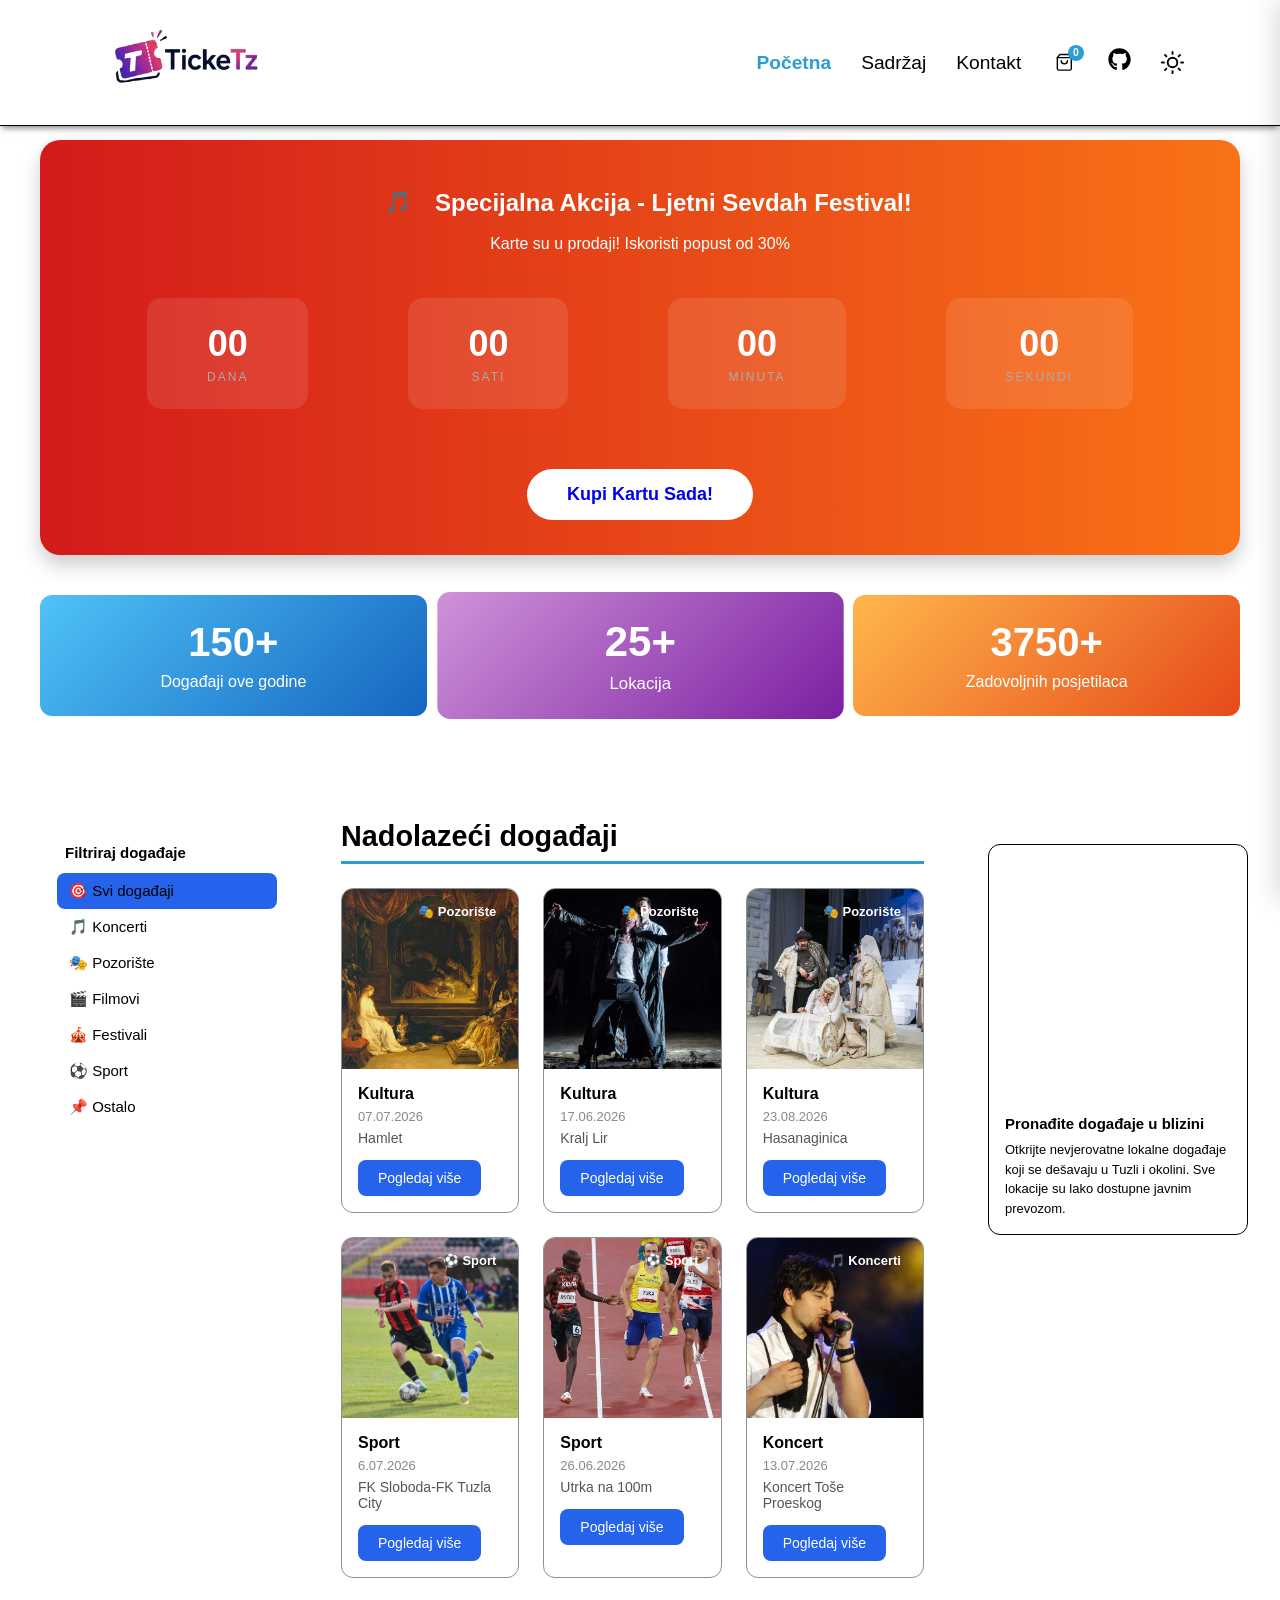
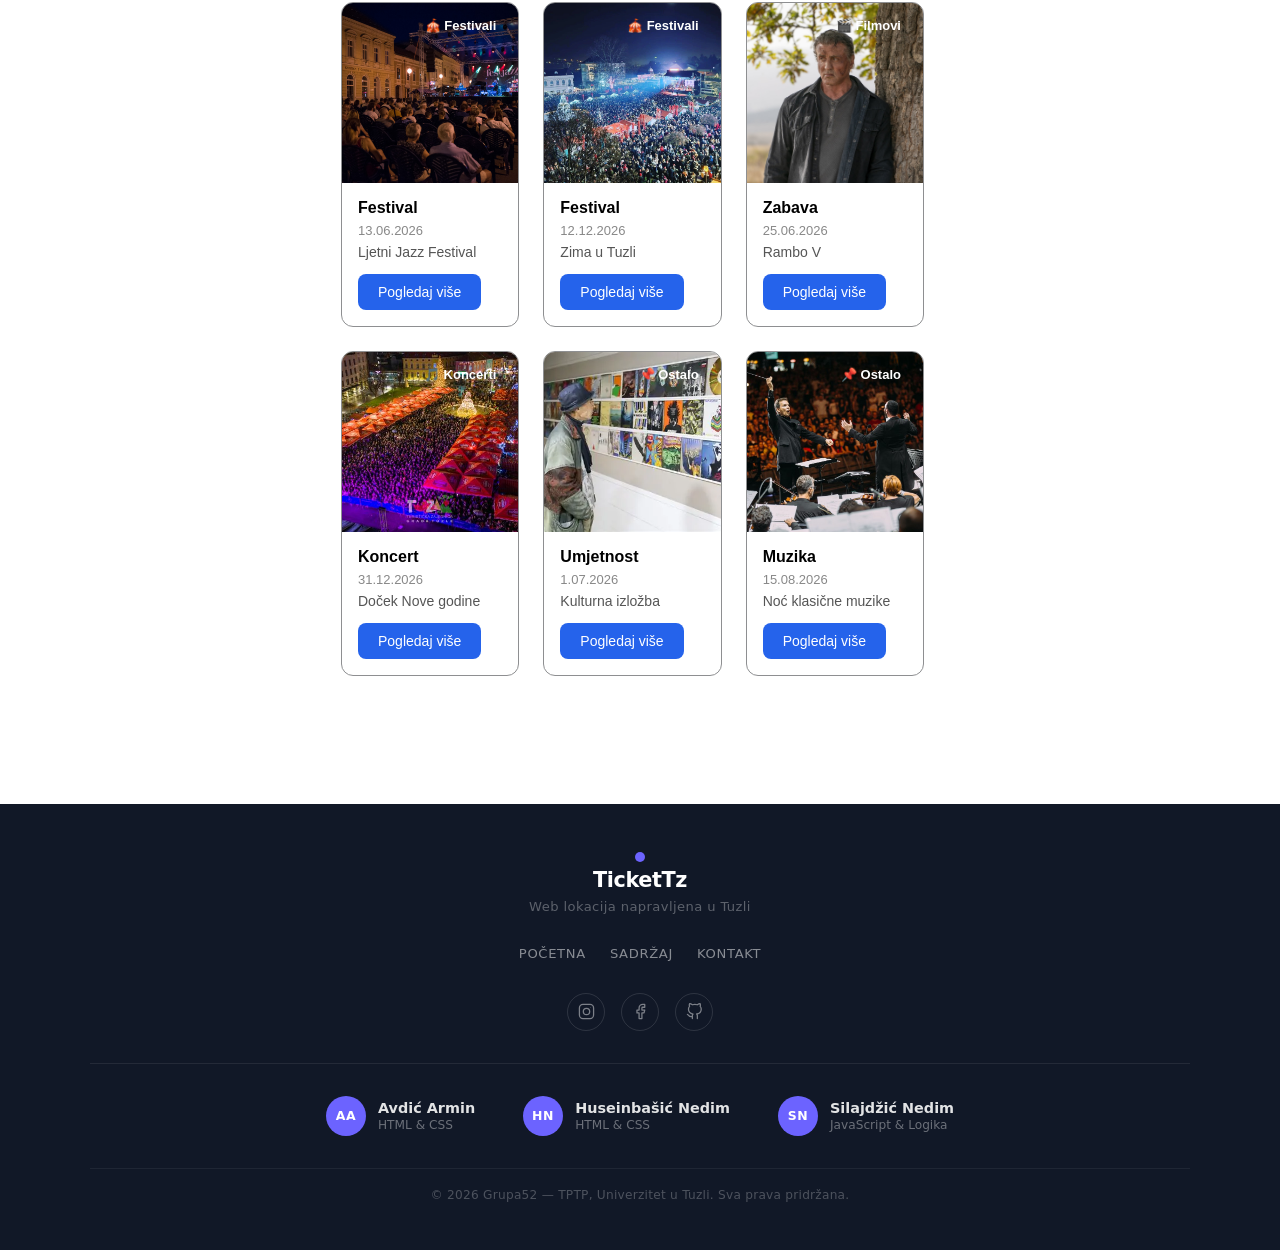
==== commit 6557bc91: "Implementacija koda za kartice i kupovine Dodate su nove funkcionalnosti za upravljanje karticama i " ====
--- a/index.html
+++ b/index.html
@@ -181,9 +181,9 @@
 <nav class="side-nav"> <!-- Lijevi NAVBAR – Filter navigacija po kategorijama -->
   <h2 class="side-nav-naslov">Filtriraj događaje</h2>
   <ul>
-    <li><a href="#" class="filter-linkova sve" data-filter="sve">🎯 Svi događaji</a></li>
+    <li><a href="#" class="filter-linkova aktivno" data-filter="sve">🎯 Svi događaji</a></li>
     <li><a href="#" class="filter-linkova" data-filter="koncerti">🎵 Koncerti</a></li>
-    <li><a href="#" class="filter-linkova" data-filter="pozoriste">🎭 Pozorište</a></li>
+    <li><a href="#" class="filter-linkova" data-filter="pozorište">🎭 Pozorište</a></li>
     <li><a href="#" class="filter-linkova" data-filter="filmovi">🎬 Filmovi</a></li>
     <li><a href="#" class="filter-linkova" data-filter="festivali">🎪 Festivali</a></li>
     <li><a href="#" class="filter-linkova" data-filter="sport">⚽ Sport</a></li>
@@ -206,7 +206,6 @@
     </div>
   </article>
   </template>
-  </article>
   </section>
 
   
--- a/tptpstil/tptpstil.css
+++ b/tptpstil/tptpstil.css
@@ -323,7 +323,7 @@
   background: #95a4c2;
 }
 
-.side-nav li a.sve {
+.side-nav li a.aktivno {
   background: #2563EB;
   
 }
@@ -379,7 +379,7 @@
   background: #fff;
   border-radius: 12px;
   overflow: hidden;
-  border: 1px solid #e5e7eb;
+  border: 1px solid #8e8f91;
   transition: transform 0.2s, box-shadow 0.2s;
   position: relative;
 }
@@ -410,6 +410,7 @@
   padding: 5px 12px;
   border-radius: 20px;
   width: fit-content;
+  color: white;
 }
 
 .kategorija-badge.koncerti  { background: #dbeafe; color: #1d4ed8; }
@@ -470,6 +471,23 @@
   outline: 2px solid var(--aktivno-boja);
 }
 
+body.dark .kartica {
+  background: #1f2937; 
+  border: 1px solid #374151;
+}
+
+body.dark .kartica:hover {
+  box-shadow: 0 8px 24px rgba(0, 0, 0, 0.6);
+}
+
+body.dark .kartica-datum {
+  color: #9ca3af;
+}
+
+body.dark .kartica-opis {
+  color: #d1d5db;
+}
+
 .mapa {
   width: 260px;
   flex-shrink: 0;
@@ -1655,4 +1673,23 @@
     font-size: 11px;
     padding: 4px 6px;
   }
-}+}
+.dugmee {
+  background-color: transparent;
+  border: none;
+  outline: none;
+  padding: 0;
+  color: #5dade2;
+  font-size: 16px;
+  font-weight: bold;
+  font-family: inherit;
+  cursor: pointer;
+  width: max-content;
+  display: inline-block;
+  margin-left: 10px;
+}
+.dugmee:hover {
+  color: #2980b9;
+  text-decoration: underline;
+}
+.brm{visibility: hidden;}
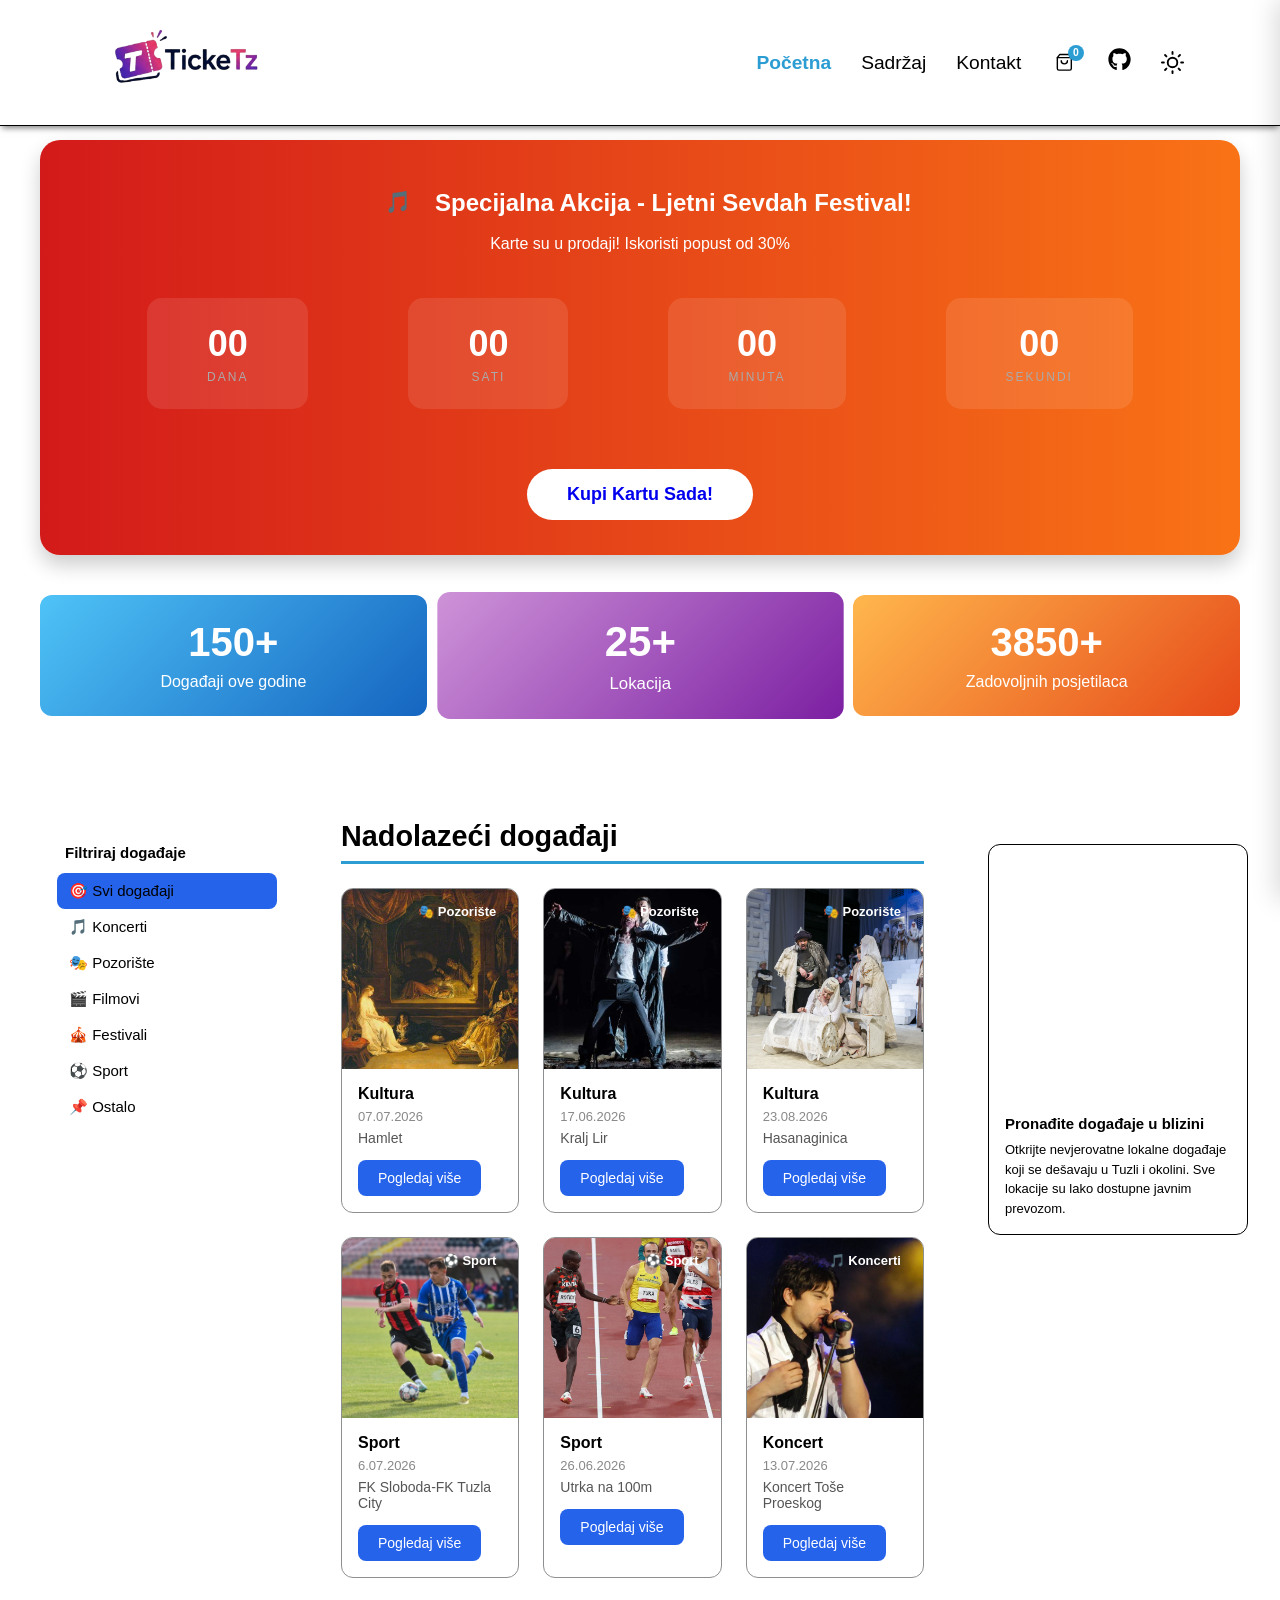
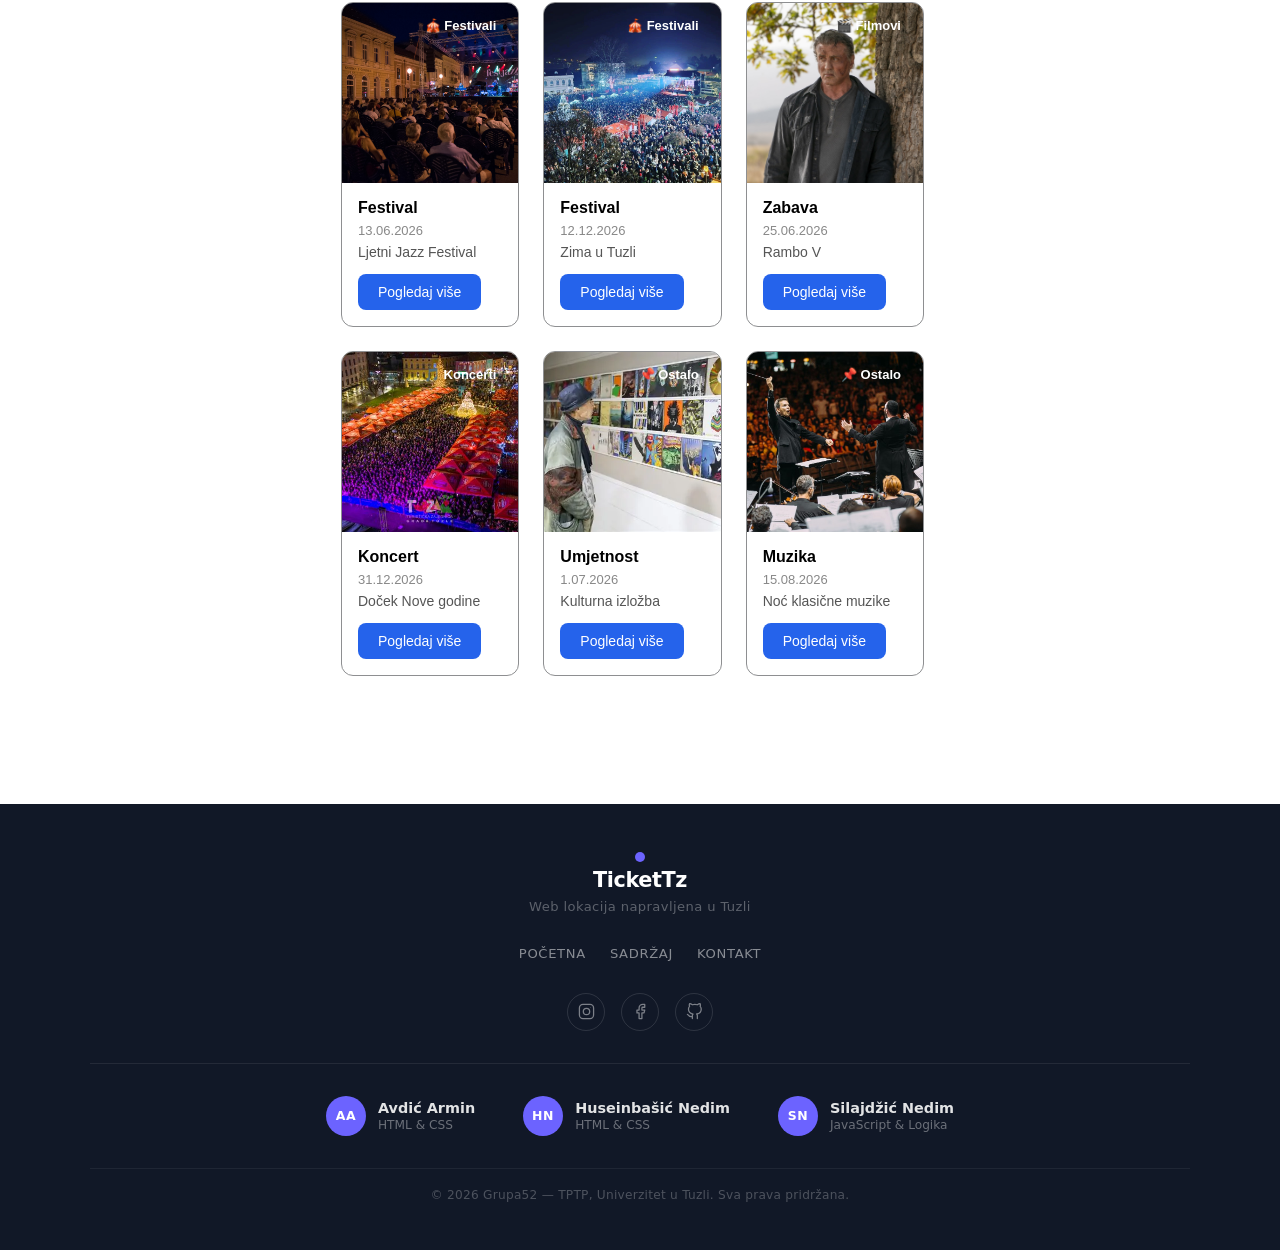
==== commit 6993cfdd: "ne moze u folderu" ====
--- a/index.html
+++ b/index.html
@@ -314,4 +314,4 @@
   </div>
 </aside>
 </body>
-</html>+</html>
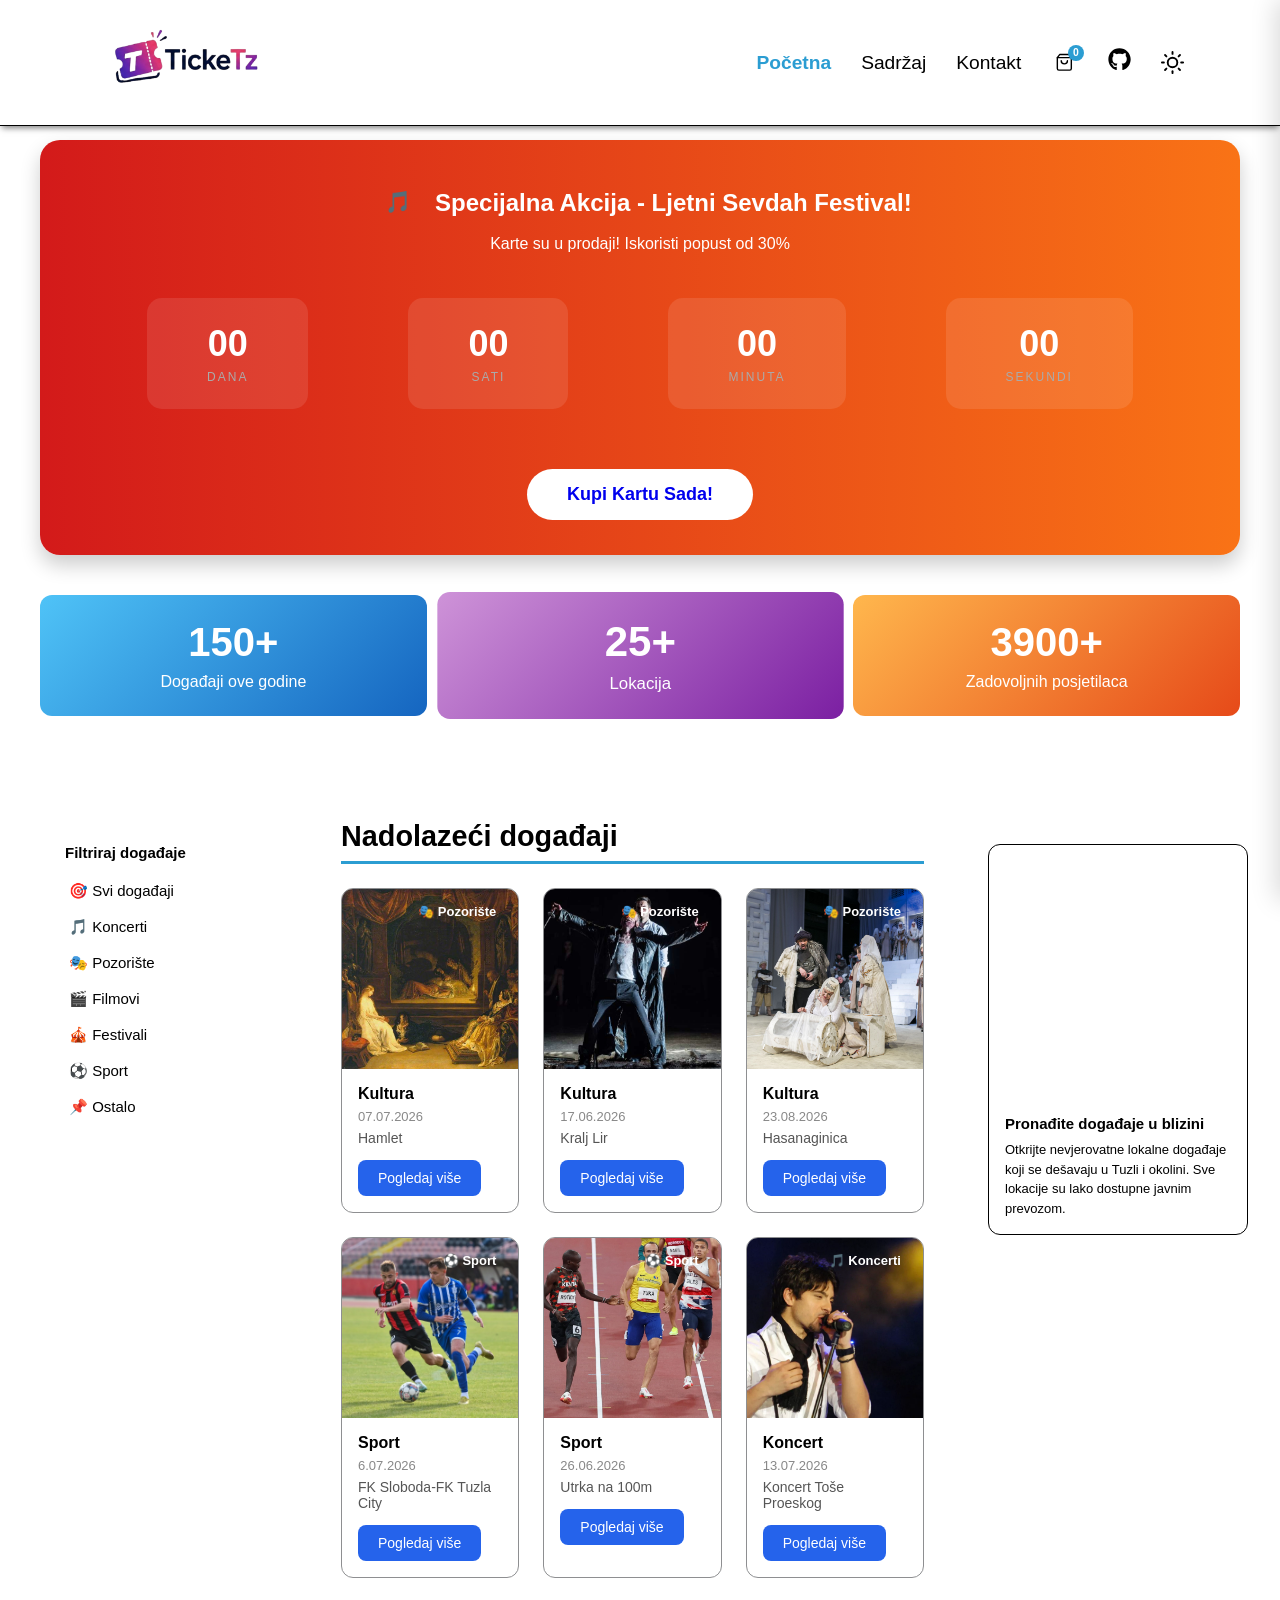
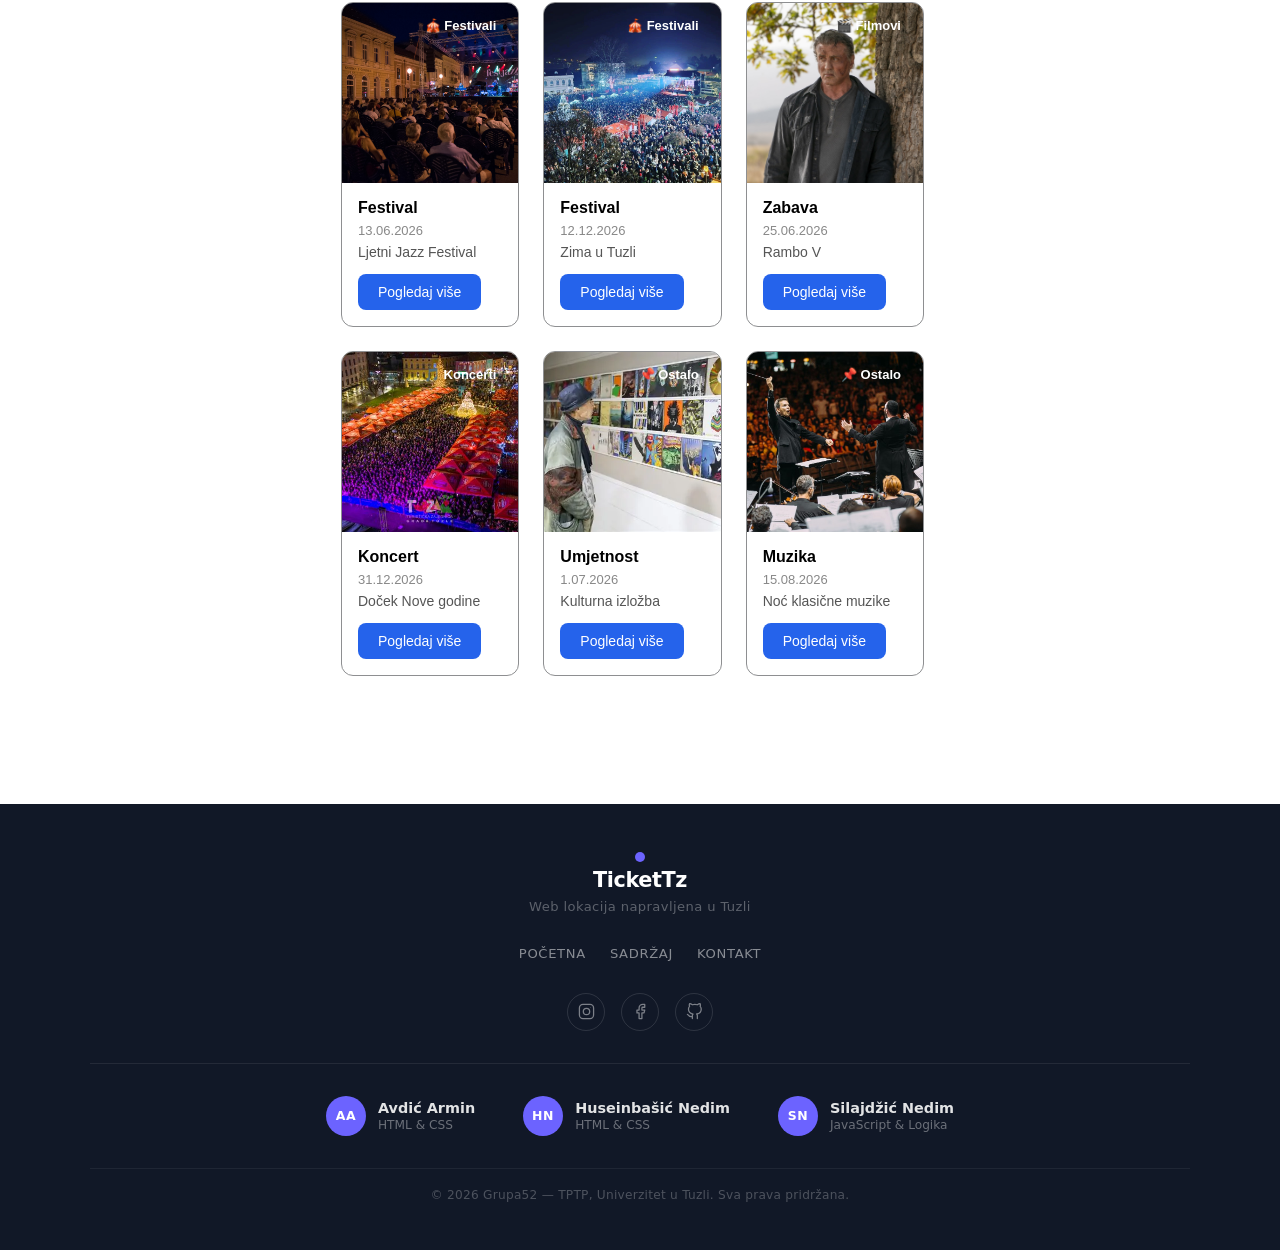
==== commit 4533a990: "dodan html koda za uklanjanje artikala iz korpe" ====
--- a/index.html
+++ b/index.html
@@ -4,7 +4,7 @@
     <meta charset="UTF-8">
     <meta name="viewport" content="width=device-width, initial-scale=1.0">
     <title>TickeTz</title>
-   <link rel="stylesheet" href="../tptpstil/tptpstil.css">
+    <link rel="stylesheet" href="../tptpstil/tptpstil.css">
      <link rel="icon" href="../images/logo.png">
     <script src="../tptpskripta/tptpskripte.js" defer></script>
 
@@ -181,7 +181,7 @@
 <nav class="side-nav"> <!-- Lijevi NAVBAR – Filter navigacija po kategorijama -->
   <h2 class="side-nav-naslov">Filtriraj događaje</h2>
   <ul>
-    <li><a href="#" class="filter-linkova aktivno" data-filter="sve">🎯 Svi događaji</a></li>
+    <li><a href="#" class="filter-linkova aktivna" data-filter="sve">🎯 Svi događaji</a></li>
     <li><a href="#" class="filter-linkova" data-filter="koncerti">🎵 Koncerti</a></li>
     <li><a href="#" class="filter-linkova" data-filter="pozorište">🎭 Pozorište</a></li>
     <li><a href="#" class="filter-linkova" data-filter="filmovi">🎬 Filmovi</a></li>
@@ -206,6 +206,7 @@
     </div>
   </article>
   </template>
+  </article>
   </section>
 
   
@@ -303,6 +304,15 @@
   </div>
 
   <ul class="korpa-lista" id="korpa-lista">
+
+    <li class="korpa-stavka">
+    <div class="korpa-stavka-info">
+      <p class="korpa-stavka-naziv">Sevdah Koncert</p>
+      <p class="korpa-stavka-cijena">25,00 KM</p>
+    </div>
+    <button class="korpa-ukloni" aria-label="Ukloni iz korpe">&times;</button>
+  </li>
+
     <li class="korpa-prazna">Korpa je prazna.</li>
   </ul>
 
@@ -314,4 +324,4 @@
   </div>
 </aside>
 </body>
-</html>
+</html>
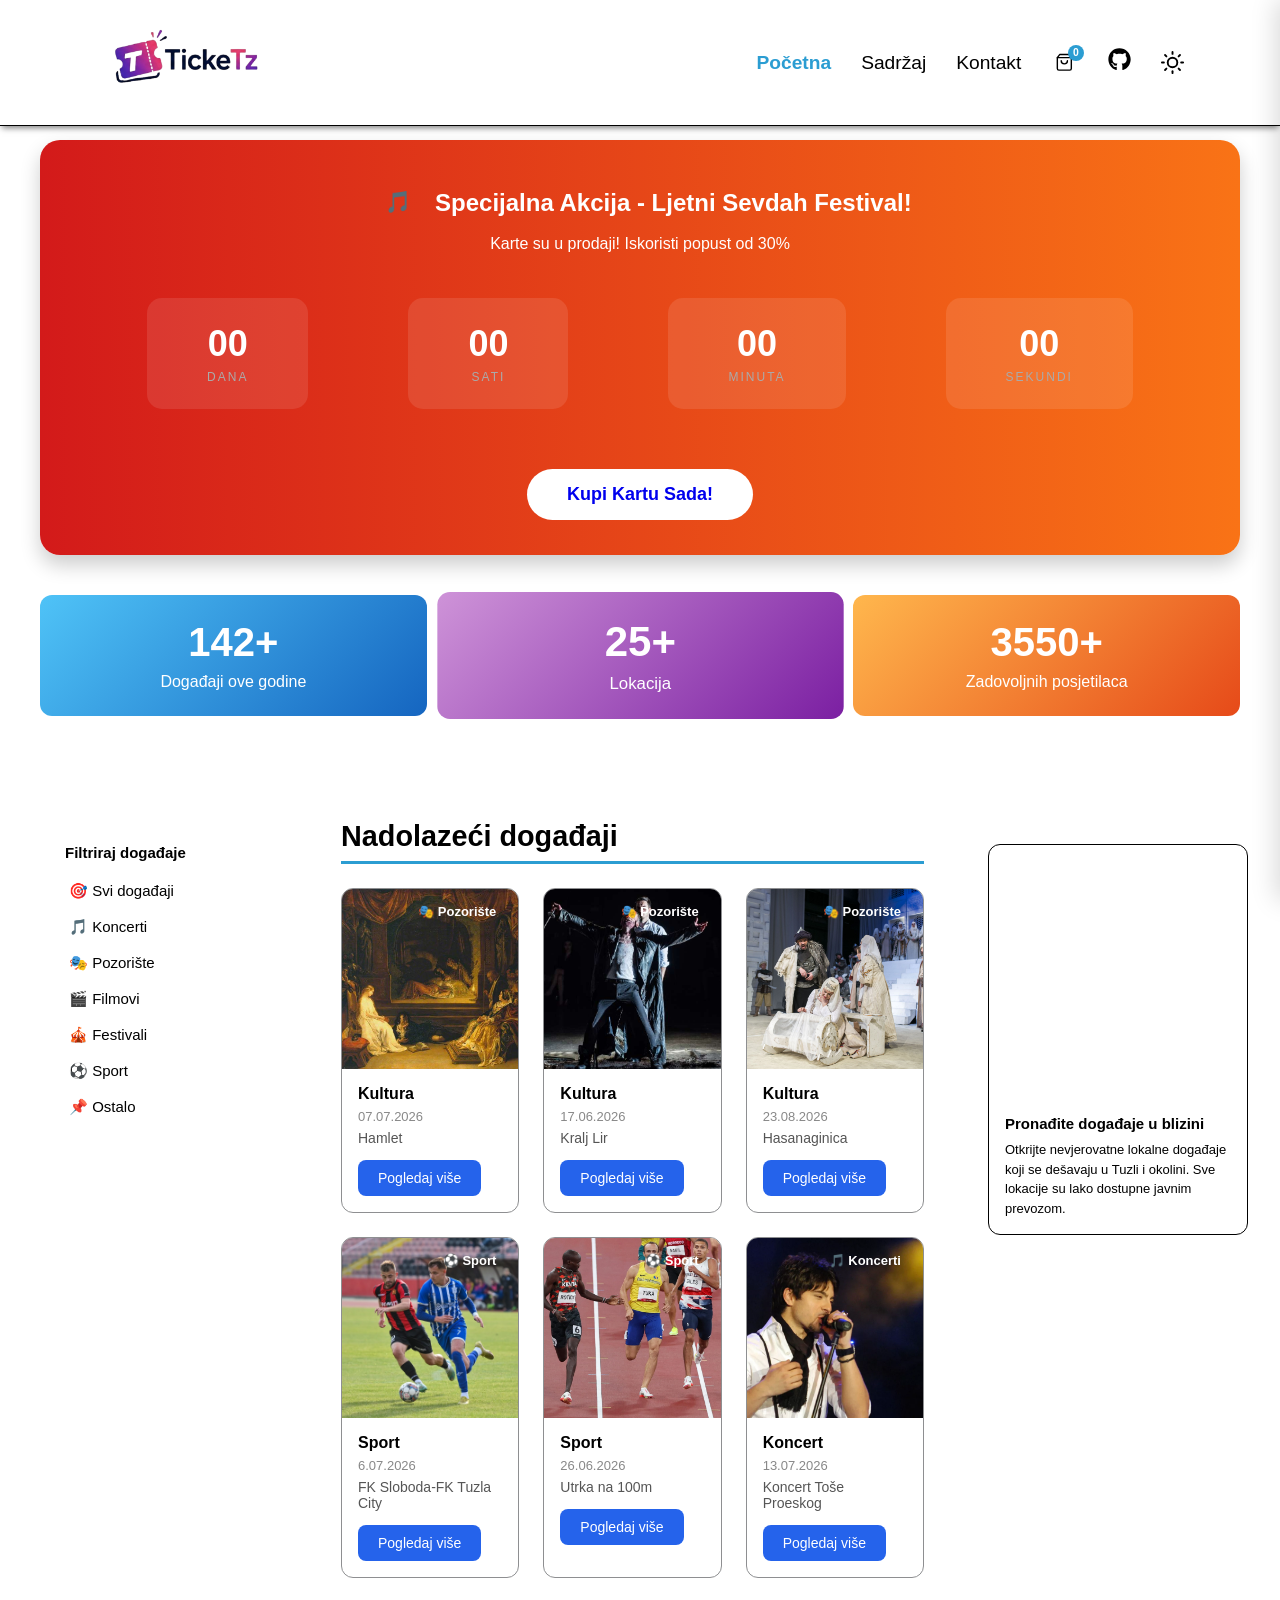
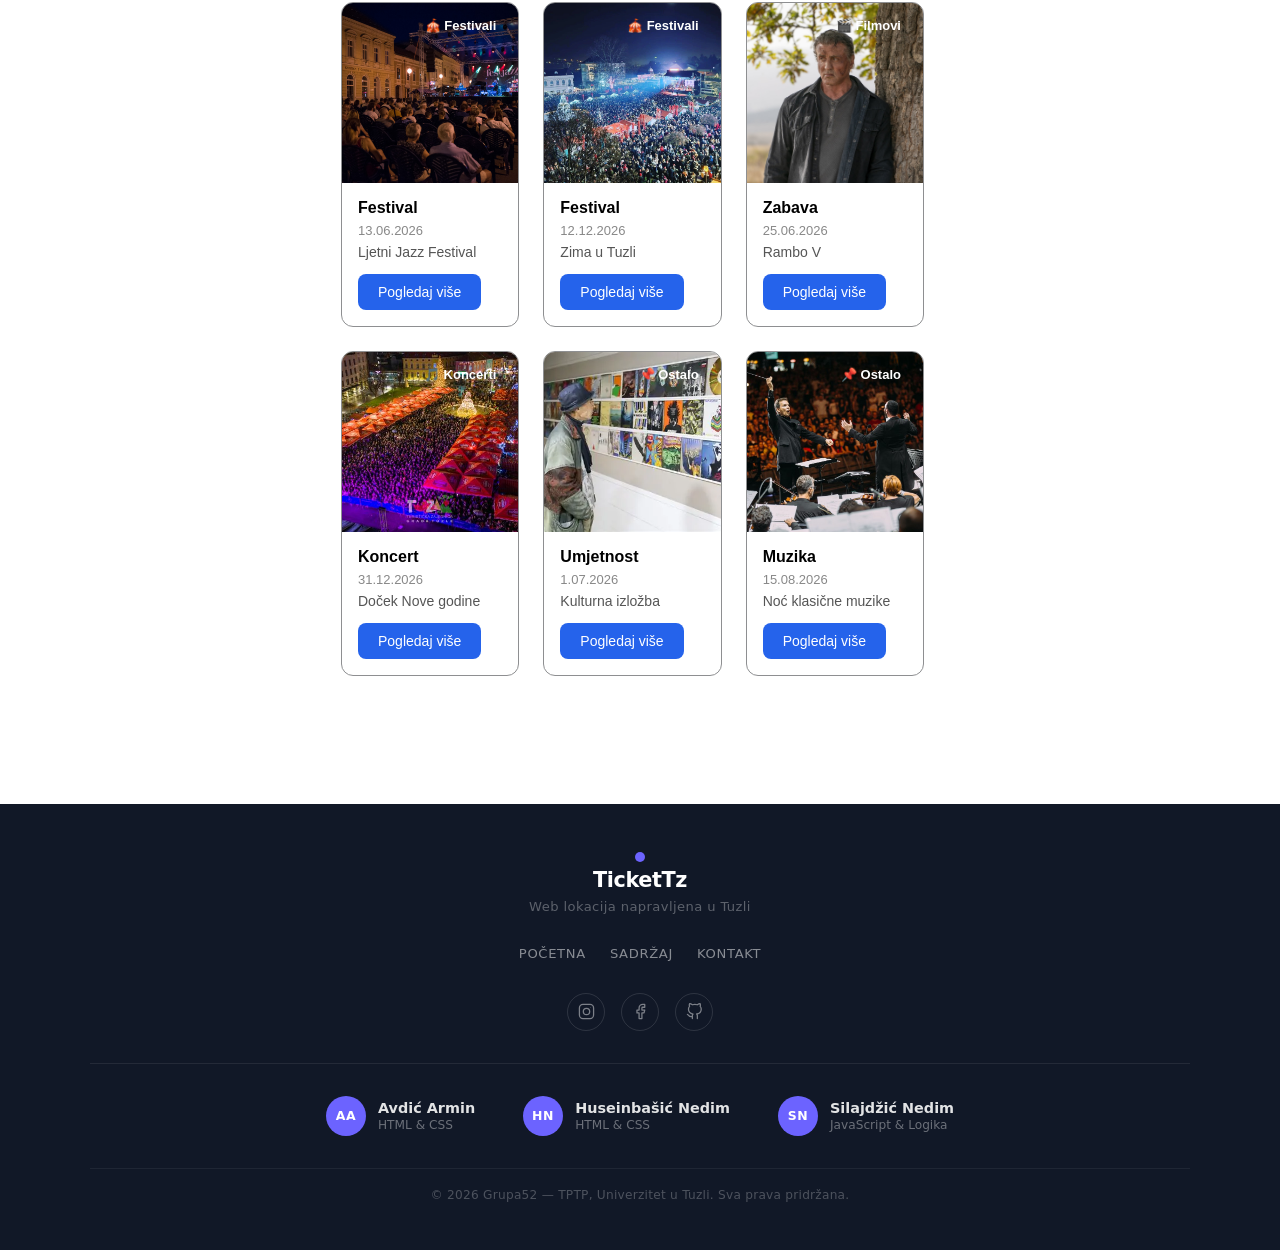
==== commit 6cb9c800: "Update index.html Promijenjen link za css kako bi se povezo na samoj stranici" ====
--- a/index.html
+++ b/index.html
@@ -4,7 +4,7 @@
     <meta charset="UTF-8">
     <meta name="viewport" content="width=device-width, initial-scale=1.0">
     <title>TickeTz</title>
-    <link rel="stylesheet" href="../tptpstil/tptpstil.css">
+    <link rel="stylesheet" href="tptpstil/tptpstil.css">
      <link rel="icon" href="../images/logo.png">
     <script src="../tptpskripta/tptpskripte.js" defer></script>
 
@@ -324,4 +324,4 @@
   </div>
 </aside>
 </body>
-</html>+</html>
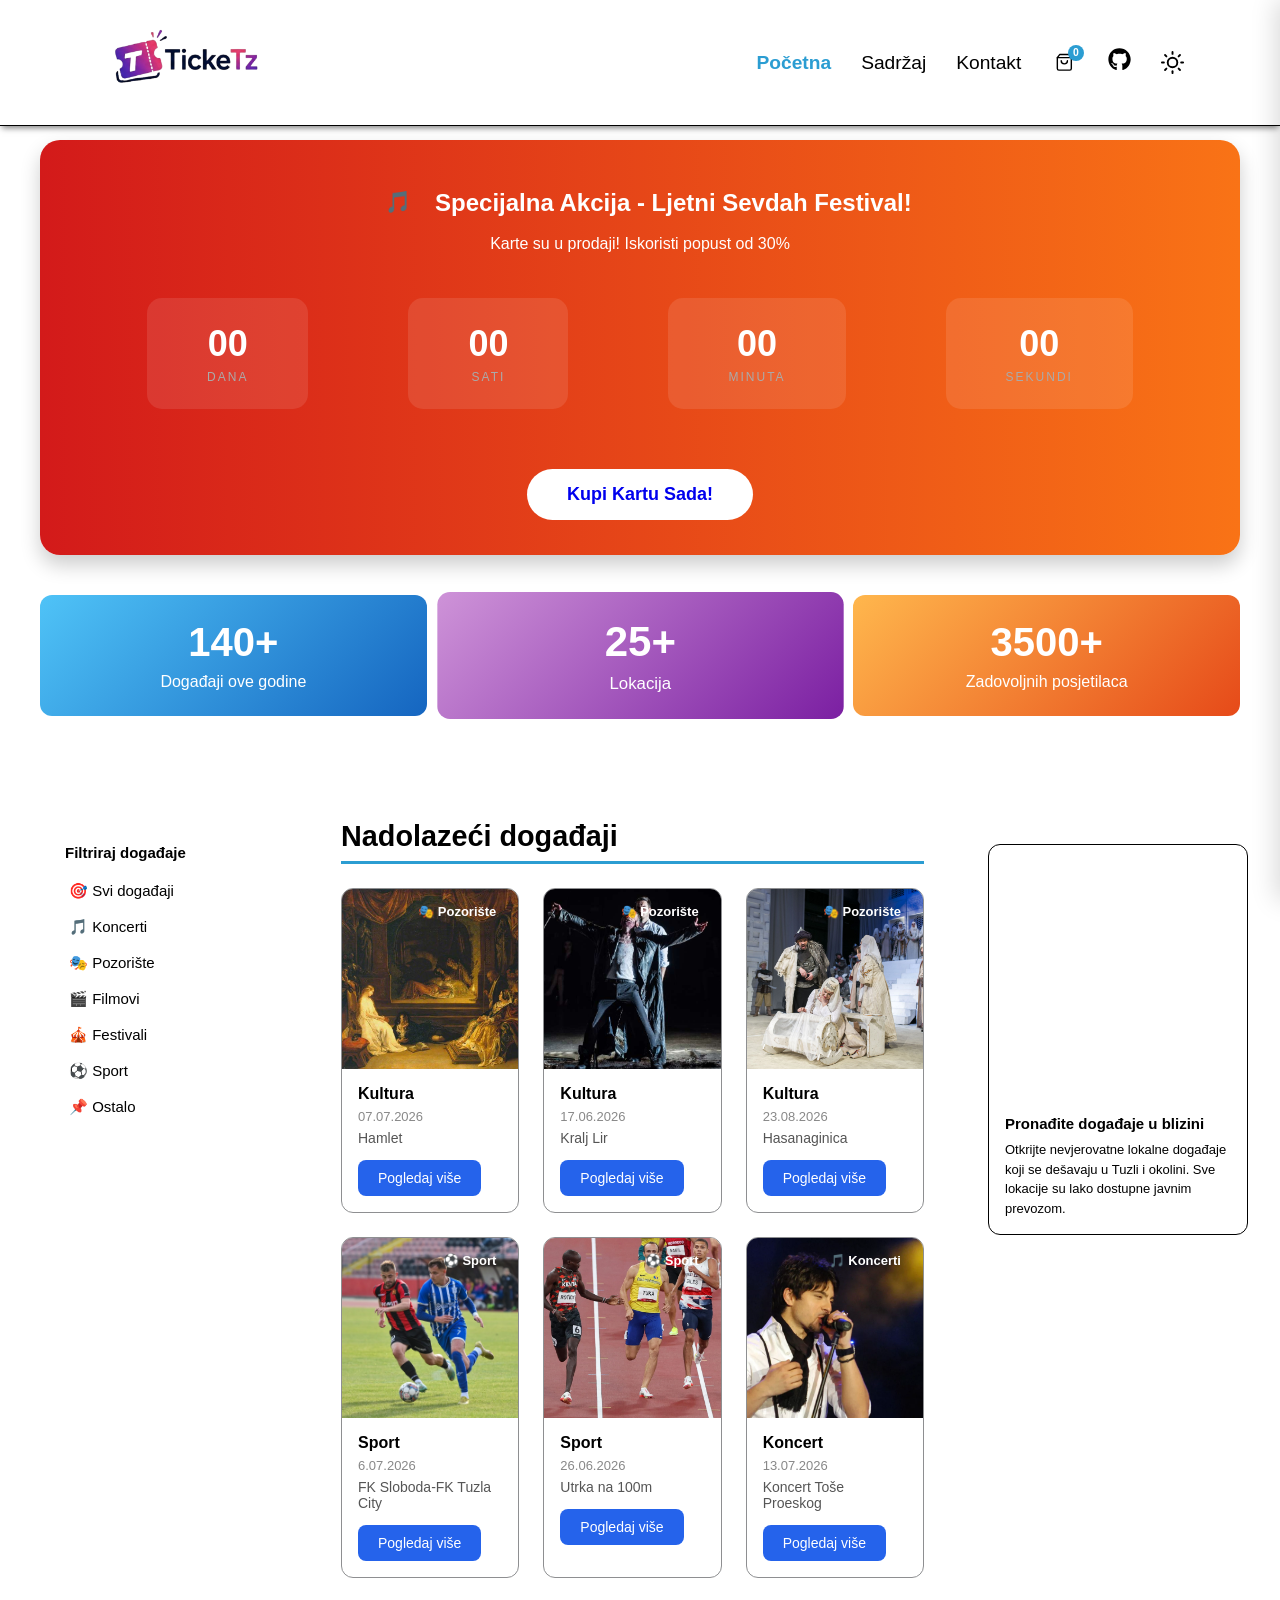
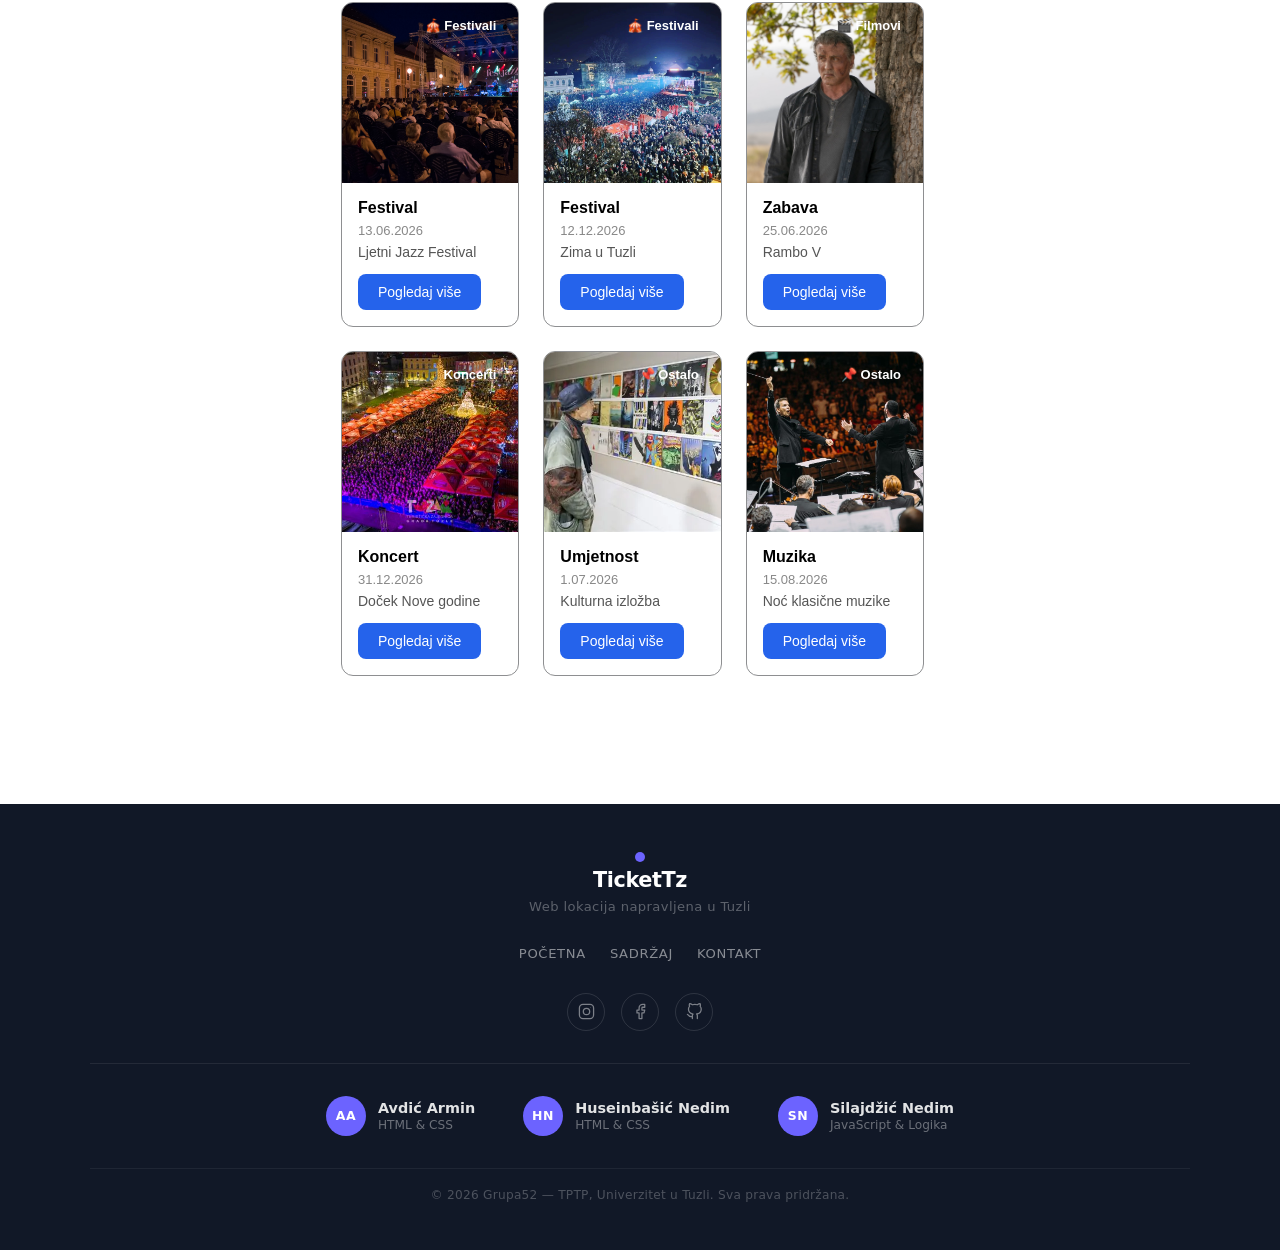
==== commit 0d83dd90: "Update index.html prilagodjavanje imenima na githubu" ====
--- a/index.html
+++ b/index.html
@@ -6,7 +6,7 @@
     <title>TickeTz</title>
     <link rel="stylesheet" href="tptpstil/tptpstil.css">
      <link rel="icon" href="../images/logo.png">
-    <script src="../tptpskripta/tptpskripte.js" defer></script>
+    <script src="tptpskripta/tptpskripte.js" defer></script>
 
 </head>
 
@@ -96,8 +96,8 @@
      <!-- Mobilni meni (otvara se klikom na hamburger)-->
       <div class="mob-meni" id="mob-meni">
         <a href="index.html">Početna</a>
-        <a href="sadrzaj.html">Sadržaj</a>
-        <a href="kontakt.html">Kontakt</a>
+        <a href="Sadrzaj.html">Sadržaj</a>
+        <a href="Kontakt.html">Kontakt</a>
          <a href="https://github.com/arminavdic1-ctrl/Grupa52-TPTP-2026" target="_blank" class="mob-github">
     <svg xmlns="http://www.w3.org/2000/svg" viewBox="0 0 512 512" width="18" height="18" style="fill:currentColor; vertical-align:middle; margin-right:8px;">
       <path d="M173.9 397.4c0 2-2.3 3.6-5.2 3.6-3.3 .3-5.6-1.3-5.6-3.6 0-2 2.3-3.6 5.2-3.6 3-.3 5.6 1.3 5.6 3.6zm-31.1-4.5c-.7 2 1.3 4.3 4.3 4.9 2.6 1 5.6 0 6.2-2s-1.3-4.3-4.3-5.2c-2.6-.7-5.5 .3-6.2 2.3zm44.2-1.7c-2.9 .7-4.9 2.6-4.6 4.9 .3 2 2.9 3.3 5.9 2.6 2.9-.7 4.9-2.6 4.6-4.6-.3-1.9-3-3.2-5.9-2.9zM252.8 8c-138.7 0-244.8 105.3-244.8 244 0 110.9 69.8 205.8 169.5 239.2 12.8 2.3 17.3-5.6 17.3-12.1 0-6.2-.3-40.4-.3-61.4 0 0-70 15-84.7-29.8 0 0-11.4-29.1-27.8-36.6 0 0-22.9-15.7 1.6-15.4 0 0 24.9 2 38.6 25.8 21.9 38.6 58.6 27.5 72.9 20.9 2.3-16 8.8-27.1 16-33.7-55.9-6.2-112.3-14.3-112.3-110.5 0-27.5 7.6-41.3 23.6-58.9-2.6-6.5-11.1-33.3 2.6-67.9 20.9-6.5 69 27 69 27 20-5.6 41.5-8.5 62.8-8.5s42.8 2.9 62.8 8.5c0 0 48.1-33.6 69-27 13.7 34.7 5.2 61.4 2.6 67.9 16 17.7 25.8 31.5 25.8 58.9 0 96.5-58.9 104.2-114.8 110.5 9.2 7.9 17 22.9 17 46.4 0 33.7-.3 75.4-.3 83.6 0 6.5 4.6 14.4 17.3 12.1 100-33.2 167.8-128.1 167.8-239 0-138.7-112.5-244-251.2-244zM105.2 352.9c-1.3 1-1 3.3 .7 5.2 1.6 1.6 3.9 2.3 5.2 1 1.3-1 1-3.3-.7-5.2-1.6-1.6-3.9-2.3-5.2-1zm-10.8-8.1c-.7 1.3 .3 2.9 2.3 3.9 1.6 1 3.6 .7 4.3-.7 .7-1.3-.3-2.9-2.3-3.9-2-.6-3.6-.3-4.3 .7zm32.4 35.6c-1.6 1.3-1 4.3 1.3 6.2 2.3 2.3 5.2 2.6 6.5 1 1.3-1.3 .7-4.3-1.3-6.2-2.2-2.3-5.2-2.6-6.5-1zm-11.4-14.7c-1.6 1-1.6 3.6 0 5.9s4.3 3.3 5.6 2.3c1.6-1.3 1.6-3.9 0-6.2-1.4-2.3-4-3.3-5.6-2z"/>
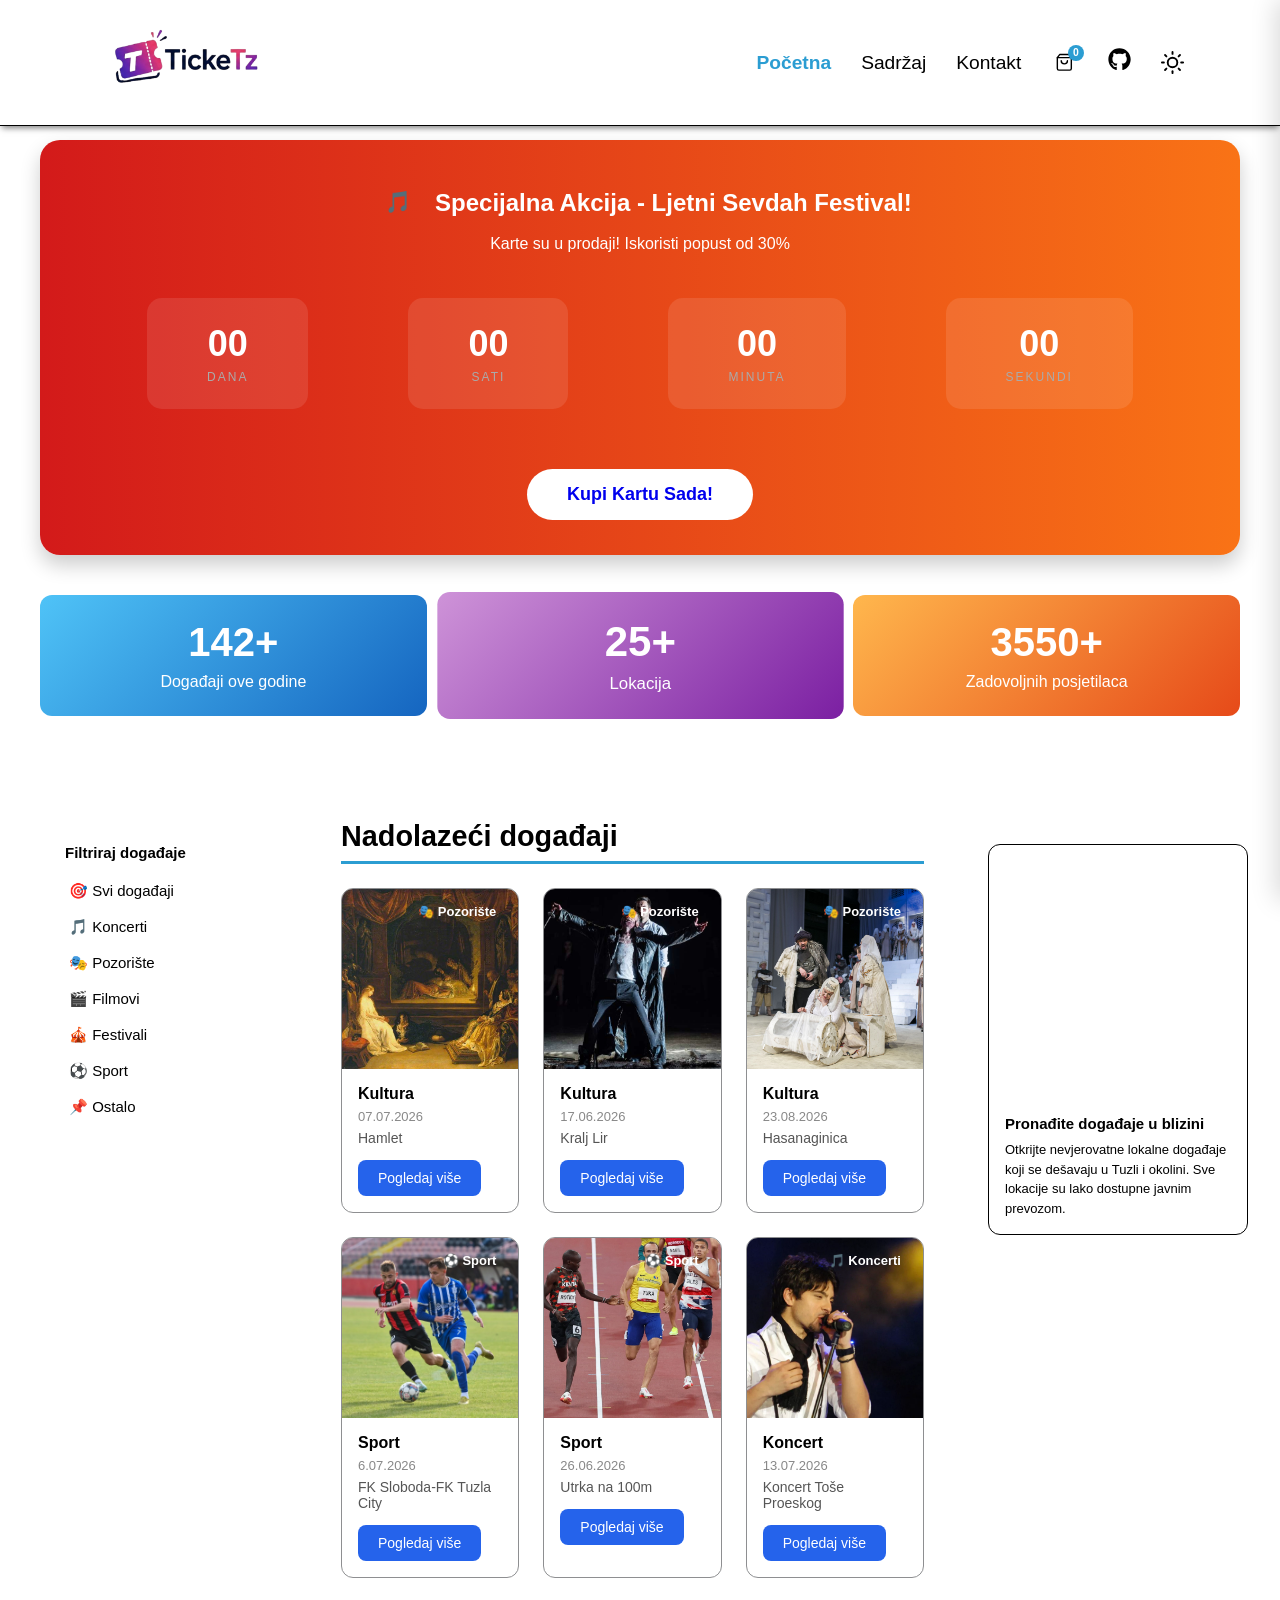
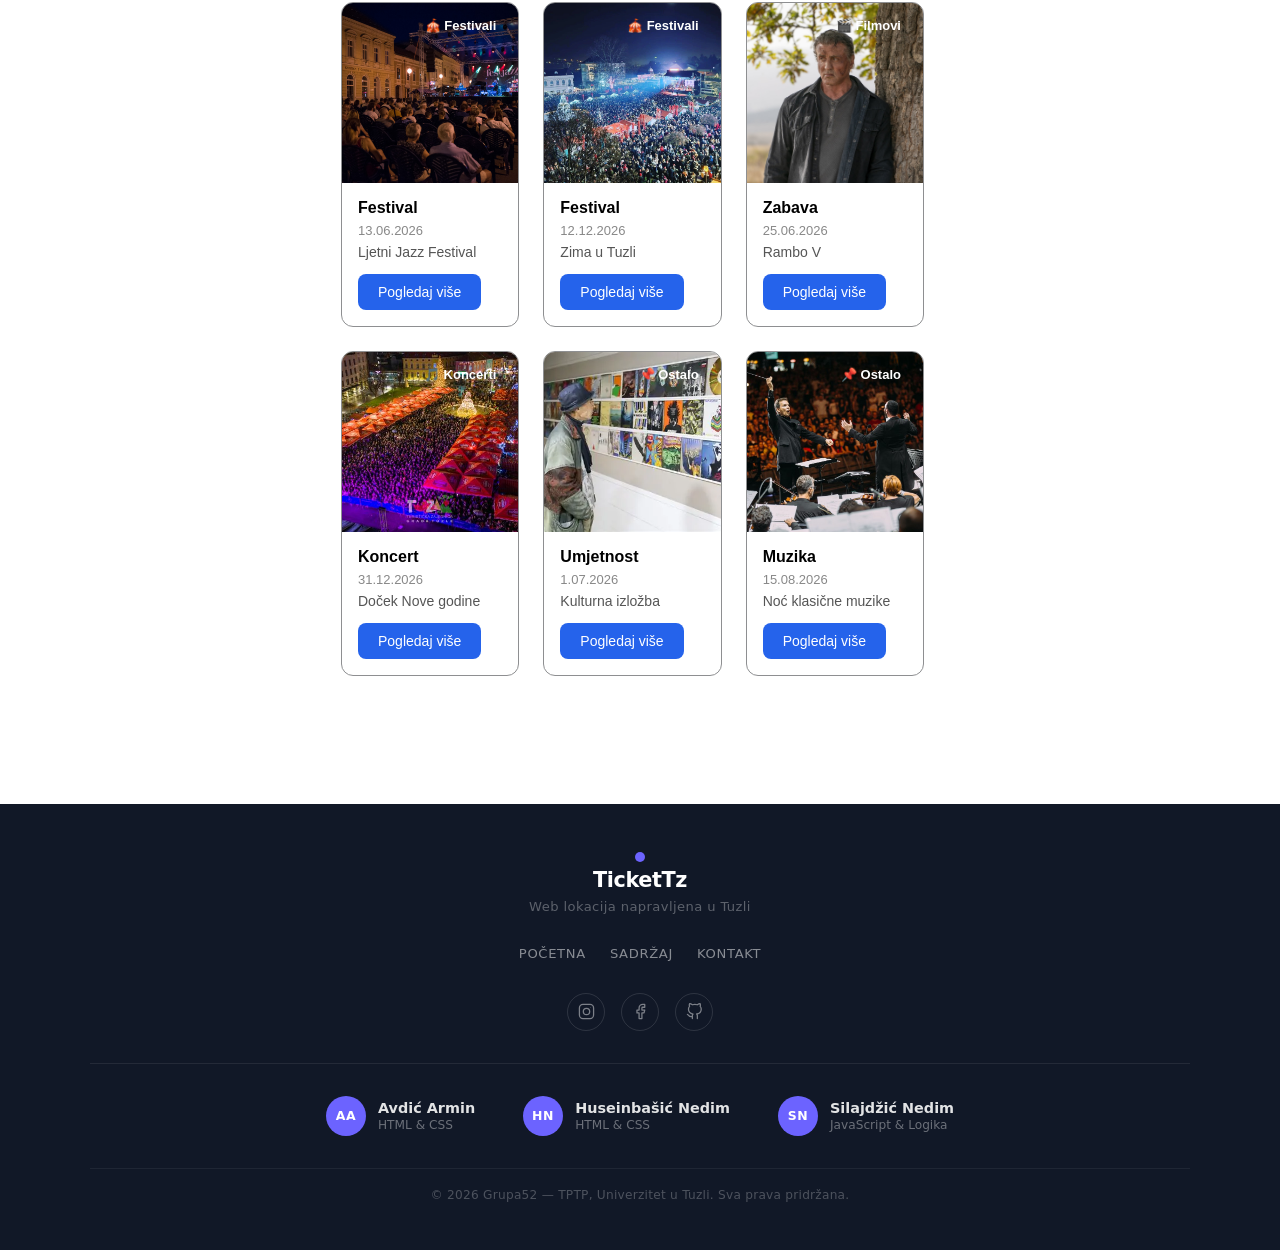
==== commit 0a927bde: "Rename Index.html to index.html vraceno index na index" ====
--- a/index.html
+++ b/index.html
@@ -5,7 +5,7 @@
     <meta name="viewport" content="width=device-width, initial-scale=1.0">
     <title>TickeTz</title>
     <link rel="stylesheet" href="tptpstil/tptpstil.css">
-     <link rel="icon" href="../images/logo.png">
+     <link rel="icon" href="images/logo.png">
     <script src="tptpskripta/tptpskripte.js" defer></script>
 
 </head>
@@ -18,7 +18,7 @@
 
    <div class="logo"><!-- Logo sa lijeve stran navbara -->
         <a href="index.html">
-          <img src="../images/svjetli-logo.png" alt="Logo" id="logo">
+          <img src="images/svjetli-logo.png" alt="Logo" id="logo">
         </a>
       </div>
 
@@ -43,9 +43,9 @@
 
       <!--  Deskrop nav linkovi -->
       <ul class="nav2" id="nav2">
-        <li><a href="index.html" class="aktivna">Početna</a></li>
-        <li><a href="sadrzaj.html">Sadržaj</a></li>
-        <li><a href="kontakt.html">Kontakt</a></li>
+        <li><a href="Index.html" class="aktivna">Početna</a></li>
+        <li><a href="Sadrzaj.html">Sadržaj</a></li>
+        <li><a href="Kontakt.html">Kontakt</a></li>
          
      <!-- Desktop korpa -->
         <li class="korpa">
@@ -95,7 +95,7 @@
 
      <!-- Mobilni meni (otvara se klikom na hamburger)-->
       <div class="mob-meni" id="mob-meni">
-        <a href="index.html">Početna</a>
+        <a href="Index.html">Početna</a>
         <a href="Sadrzaj.html">Sadržaj</a>
         <a href="Kontakt.html">Kontakt</a>
          <a href="https://github.com/arminavdic1-ctrl/Grupa52-TPTP-2026" target="_blank" class="mob-github">
@@ -196,7 +196,7 @@
    <section class="kartice-grid" id="kartice-kontejner">
     <template class="template-kartice"><!-- Grid kontejner u koji JS dinamički ubacuje kartice -->
   <article class="kartica">
-    <img src="../images/sevdah.png" alt="">
+    <img src="images/sevdah.png" alt="">
     <span class="kategorija-badge">🎵 Koncerti</span> 
     <div class="kartica-info">
       <h3 class="kartica-naslov">Sevdah</h3>
@@ -240,9 +240,9 @@
     </div>
  
     <nav class="footer-links">
-      <a href="index.html">Početna</a>
-      <a href="sadrzaj.html">Sadržaj</a>
-      <a href="kontakt.html">Kontakt</a>
+      <a href="Index.html">Početna</a>
+      <a href="Sadrzaj.html">Sadržaj</a>
+      <a href="Kontakt.html">Kontakt</a>
     </nav>
  
     <div class="footer-social">
@@ -320,7 +320,7 @@
     <div class="korpa-ukupno">
       Ukupno: <strong id="korpa-ukupno">0,00 KM</strong>
     </div>
-    <a href="kontakt.html" class="korpa-kupi">Naruči</a>
+    <a href="Kontakt.html" class="korpa-kupi">Naruči</a>
   </div>
 </aside>
 </body>
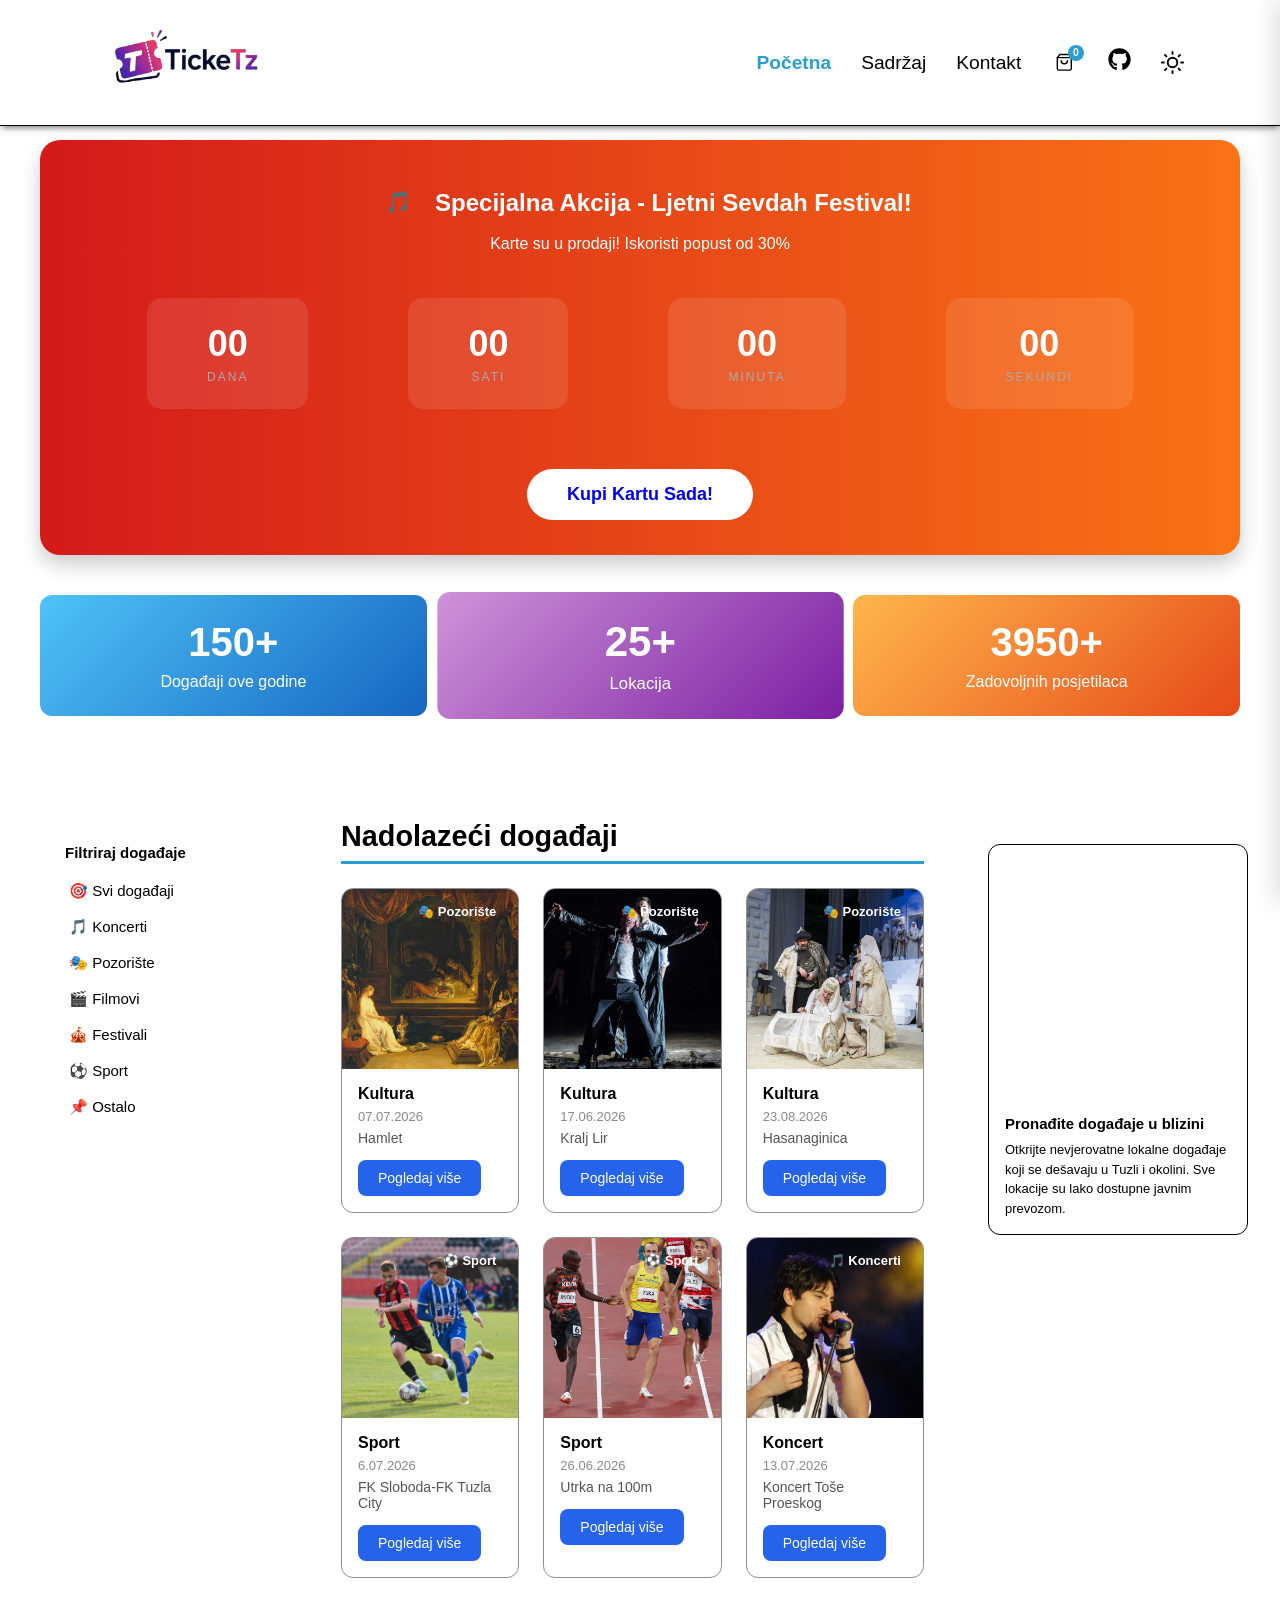
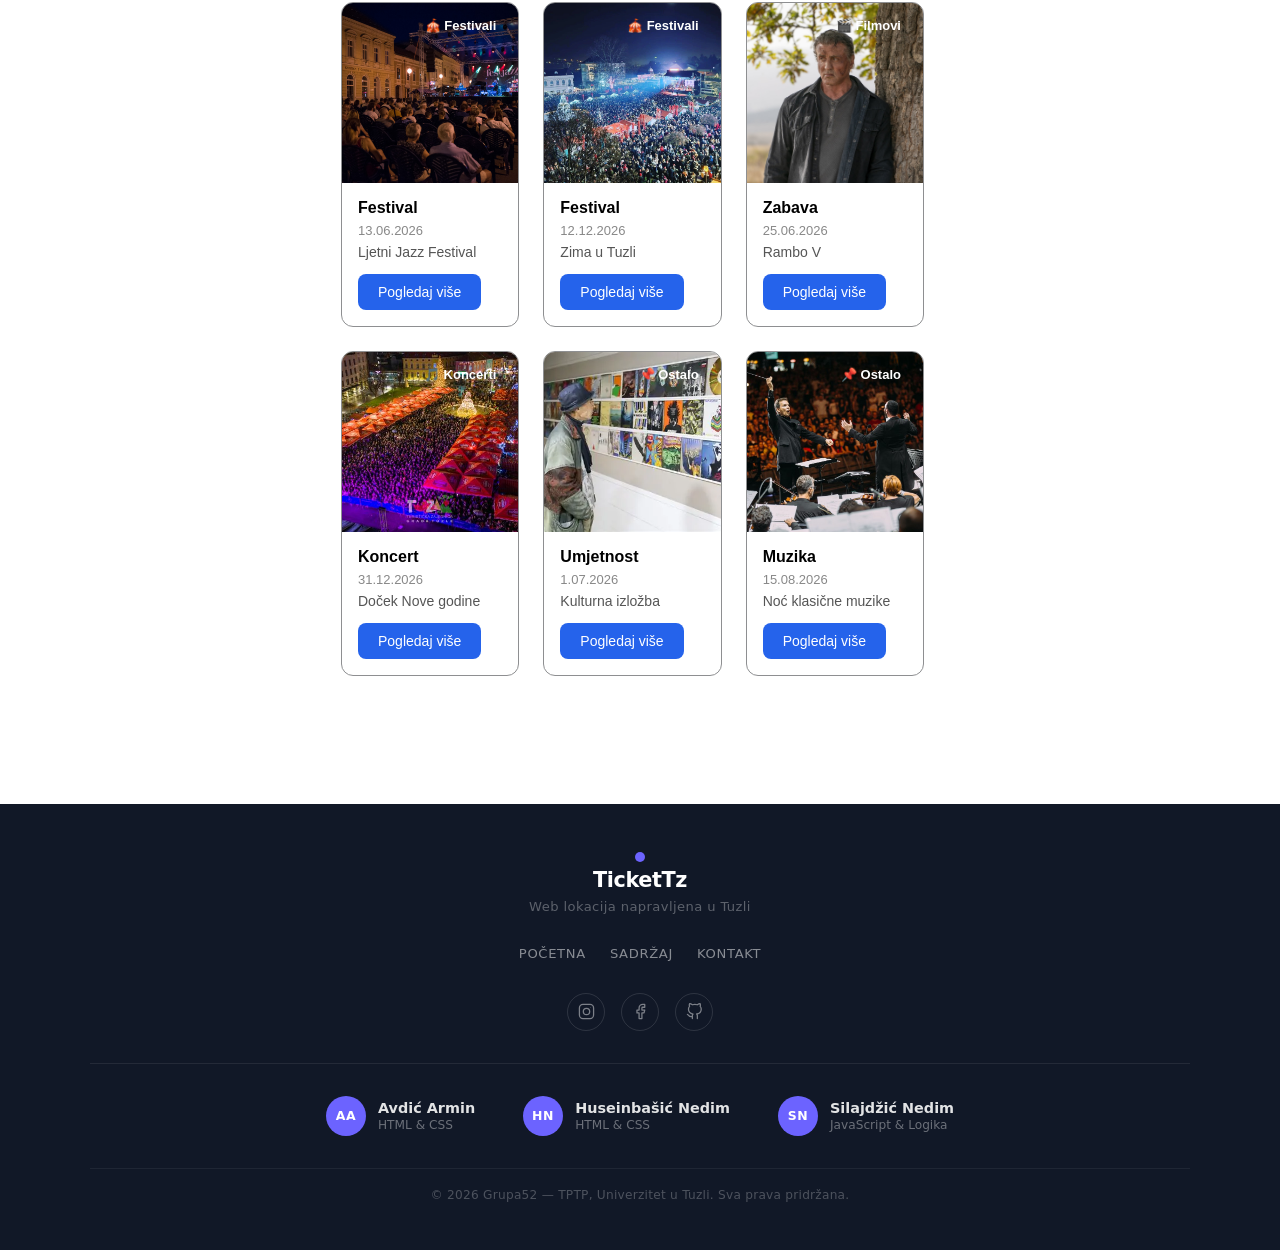
==== commit 7c0cc9ec: "Brisanje dugmeta u korpi" ====
--- a/index.html
+++ b/index.html
@@ -305,14 +305,6 @@
 
   <ul class="korpa-lista" id="korpa-lista">
 
-    <li class="korpa-stavka">
-    <div class="korpa-stavka-info">
-      <p class="korpa-stavka-naziv">Sevdah Koncert</p>
-      <p class="korpa-stavka-cijena">25,00 KM</p>
-    </div>
-    <button class="korpa-ukloni" aria-label="Ukloni iz korpe">&times;</button>
-  </li>
-
     <li class="korpa-prazna">Korpa je prazna.</li>
   </ul>
 
--- a/tptpstil/tptpstil.css
+++ b/tptpstil/tptpstil.css
@@ -1165,13 +1165,13 @@
   box-shadow: 0 12px 30px rgba(38, 36, 75, 0.315);
   border-radius: 12px;
 }
-
+/*Obmotava sve elemnte kontakta u zaobljenoj kutiji */
 .Kontakt form {
   display: flex;
   flex-direction: column;
   gap: 20px;
 }
-
+/*reda u redove*/
 .Kontakt .info,
 .Kontakt .kreditna {
   display: flex;
@@ -1185,7 +1185,7 @@
   color: var(--text);
   margin-top: 5px;
 }
-
+/*labeli formi uredjeni*/
 .Kontakt input[type="text"],
 .Kontakt input[type="email"],
 .Kontakt input[type="tel"],
@@ -1202,7 +1202,7 @@
   font-family: var(--main-font);
   box-sizing: border-box;
 }
-
+/*inputi uredjeni*/
 .Kontakt textarea {
   resize: vertical;
   min-height: 100px;
@@ -1214,7 +1214,7 @@
   border-color: var(--aktivno-boja);
   box-shadow: 0 0 0 4px rgba(43, 157, 210, 0.15);
 }
-
+/*ai izabro box shadow rgba values */
 .Kontakt .dugmici {
   display: flex;
   flex-direction: row;
@@ -1465,6 +1465,7 @@
 .zuta   { color: #f1c40f; font-weight: bold; }
 .crveno { color: #e74c3c; font-weight: bold; }
 
+/*Kod tabele ai pomogo da tabela ne priliva preko ekrana na mobitelu dodati posebni uslovi za desktop kasnije u kodu takodje uz pomoc ai=a  */
 .babo {
   display: flex !important;
   flex-direction: column !important;
@@ -1474,7 +1475,7 @@
   gap: 15px;
   list-style: none;
 }
-
+/*nije htjelo iz nekog razloga da proradi  poslato geminju zalijepo imprtant tagove proradilo */
 .babo li {
   border-radius: 12px;
   padding: 5px;
@@ -1592,7 +1593,7 @@
     margin-left: auto;
     margin-right: auto;
   }
-
+/*ai pomgo da razrjesim problem sa poziocioniranjem navbara na stranici sadrzaj */
   .sadrzajnav {
     top: 25px;
     height: 70px;
